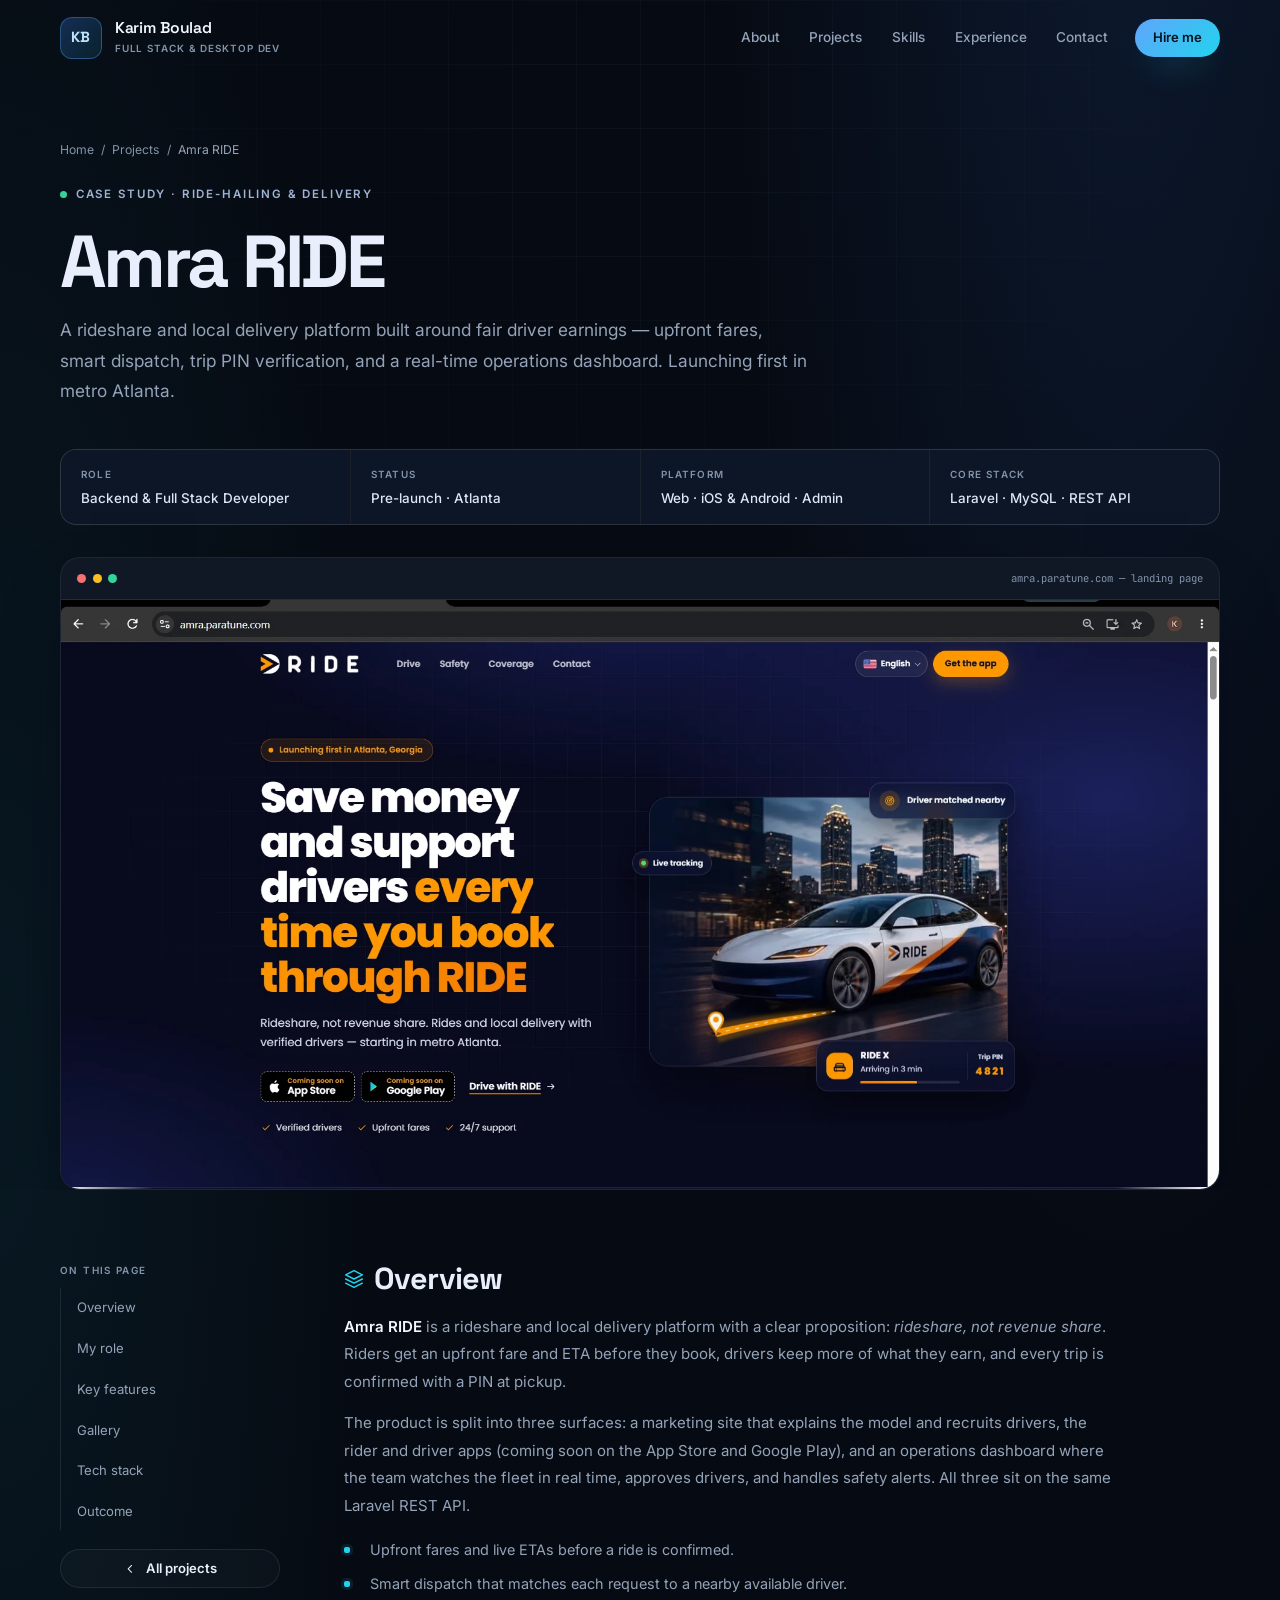
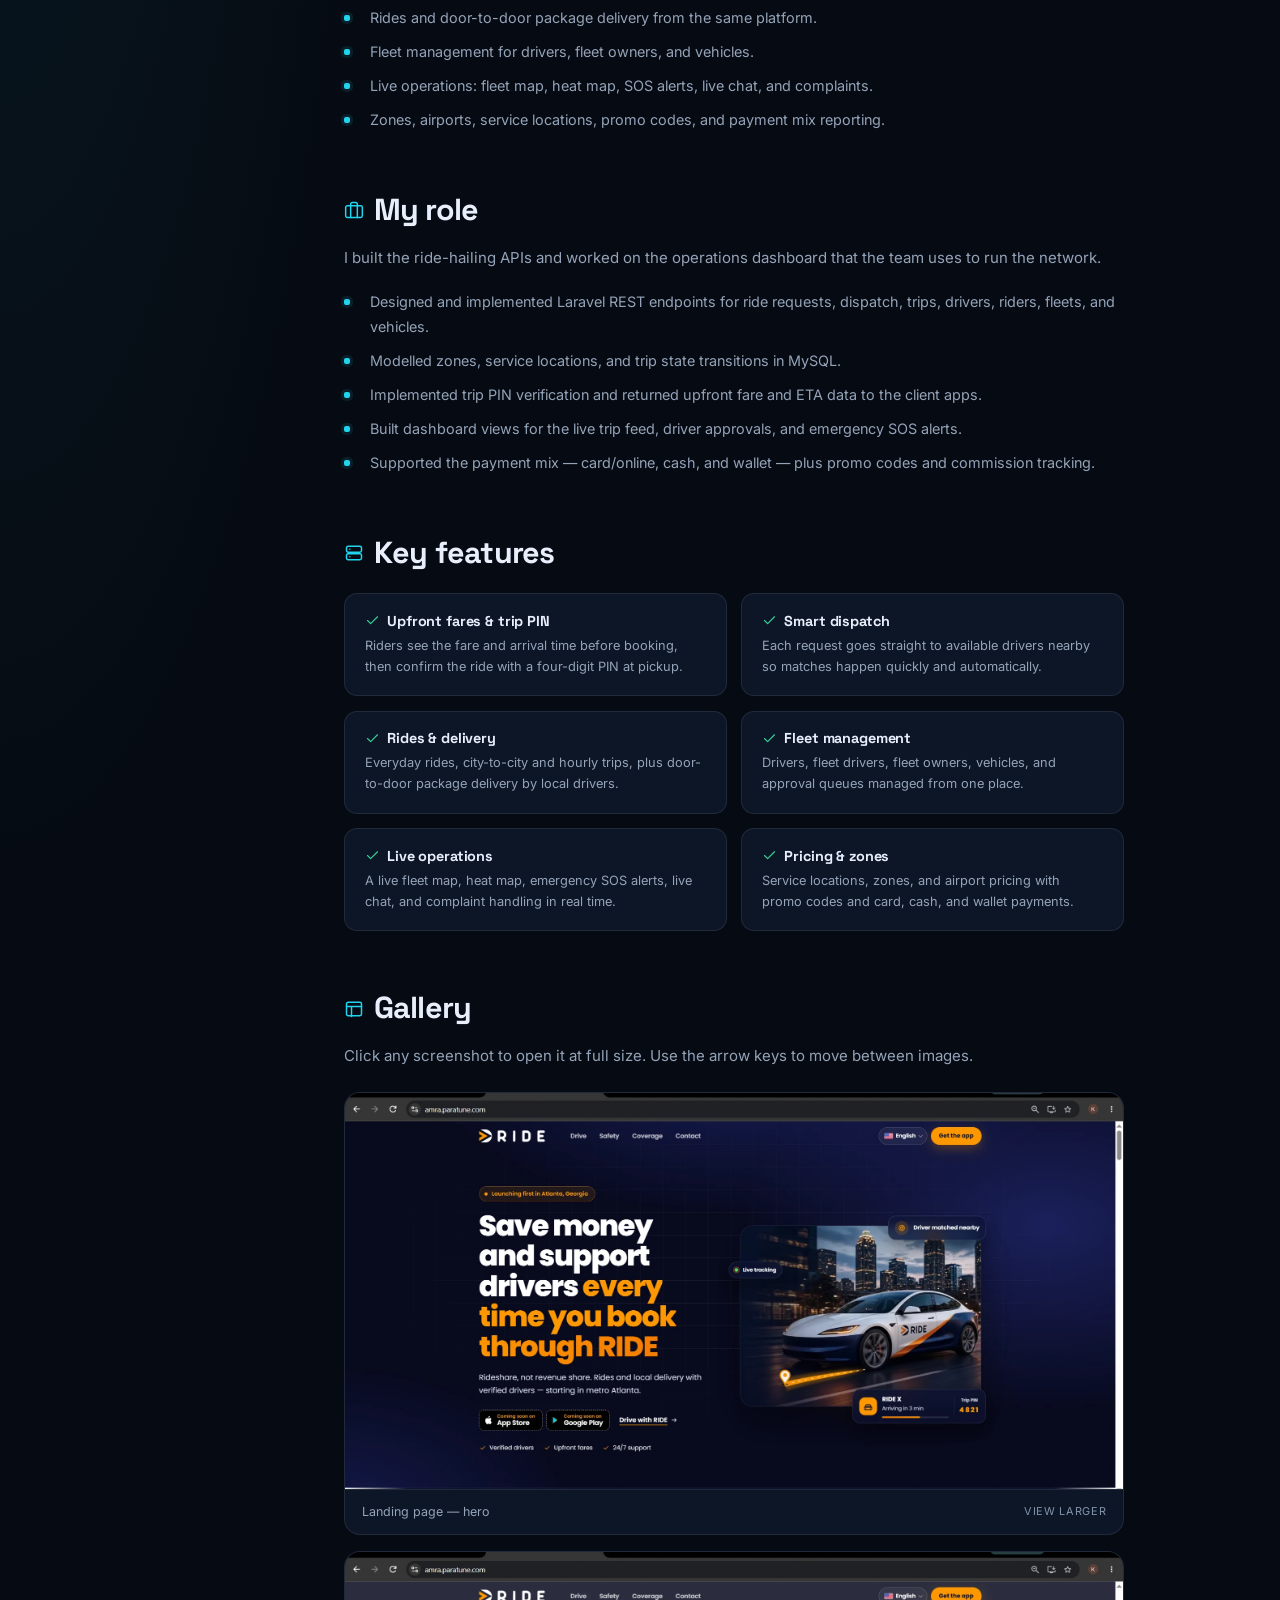
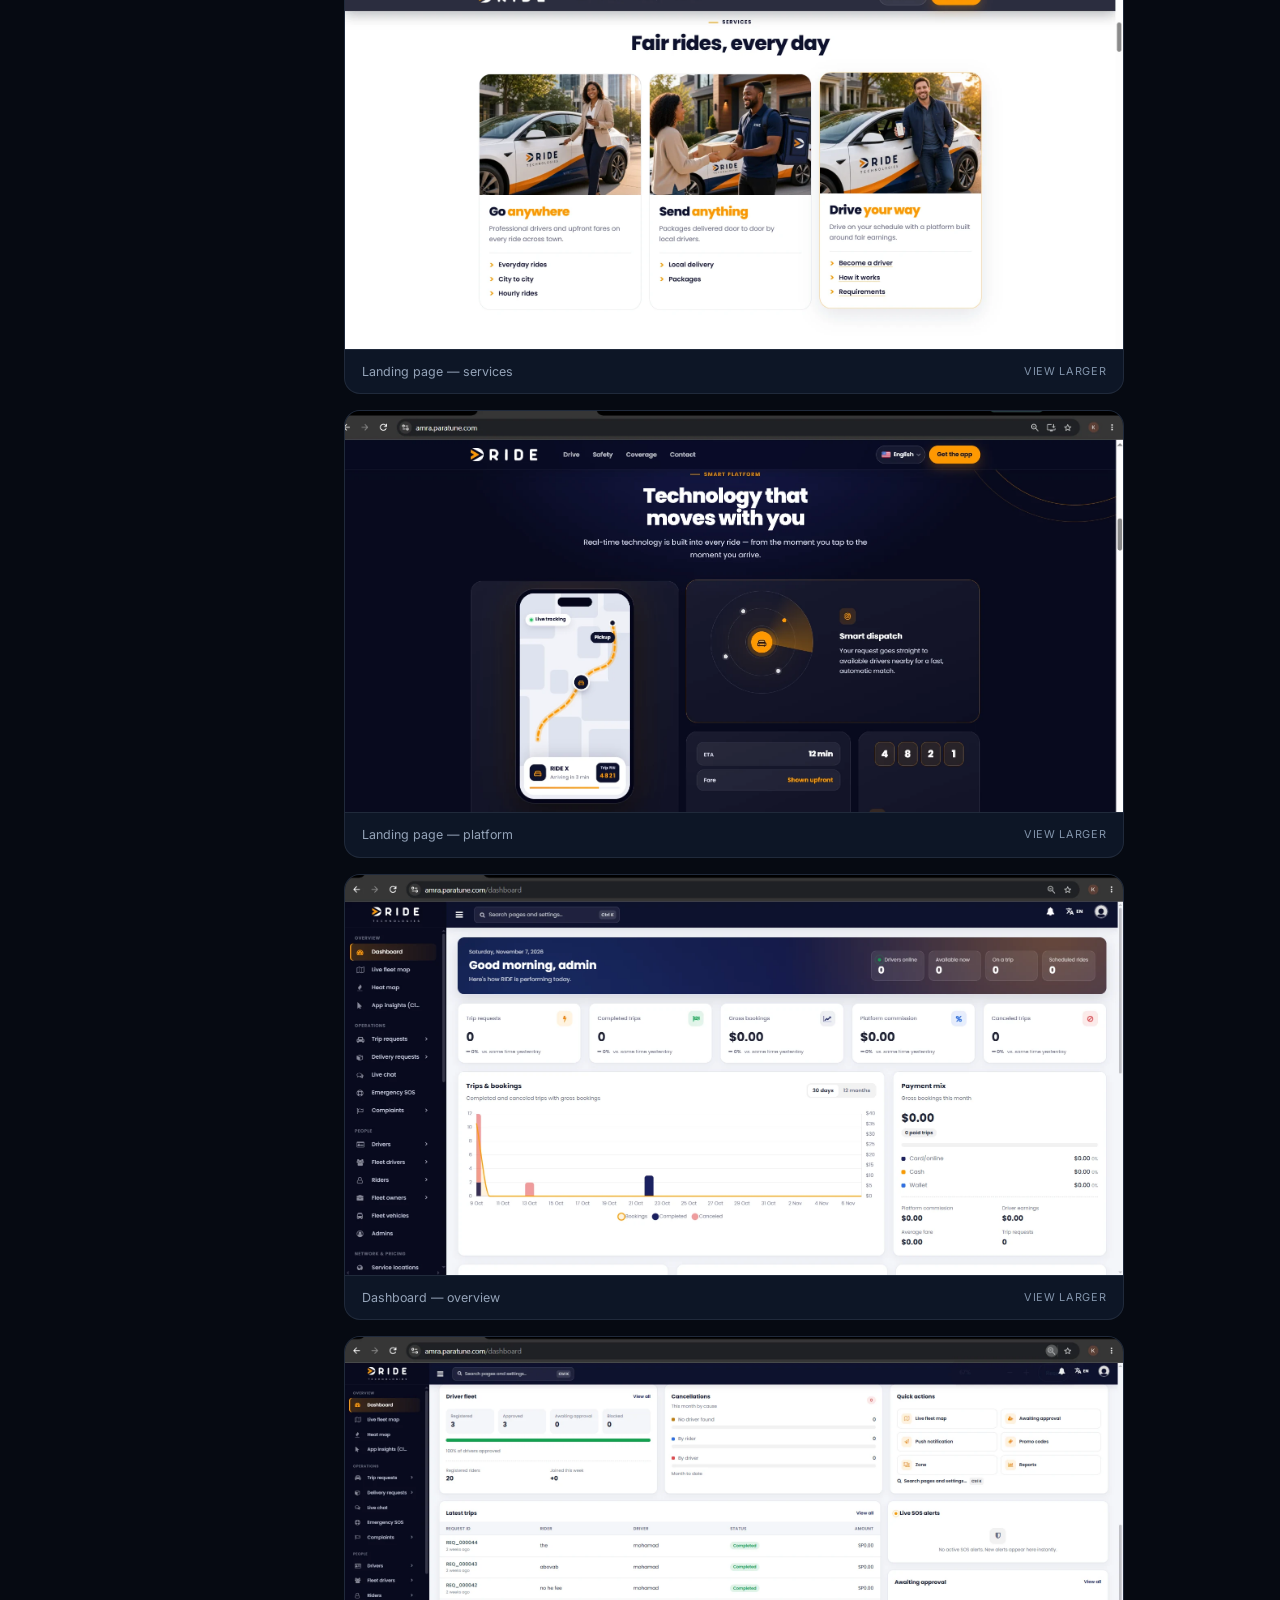
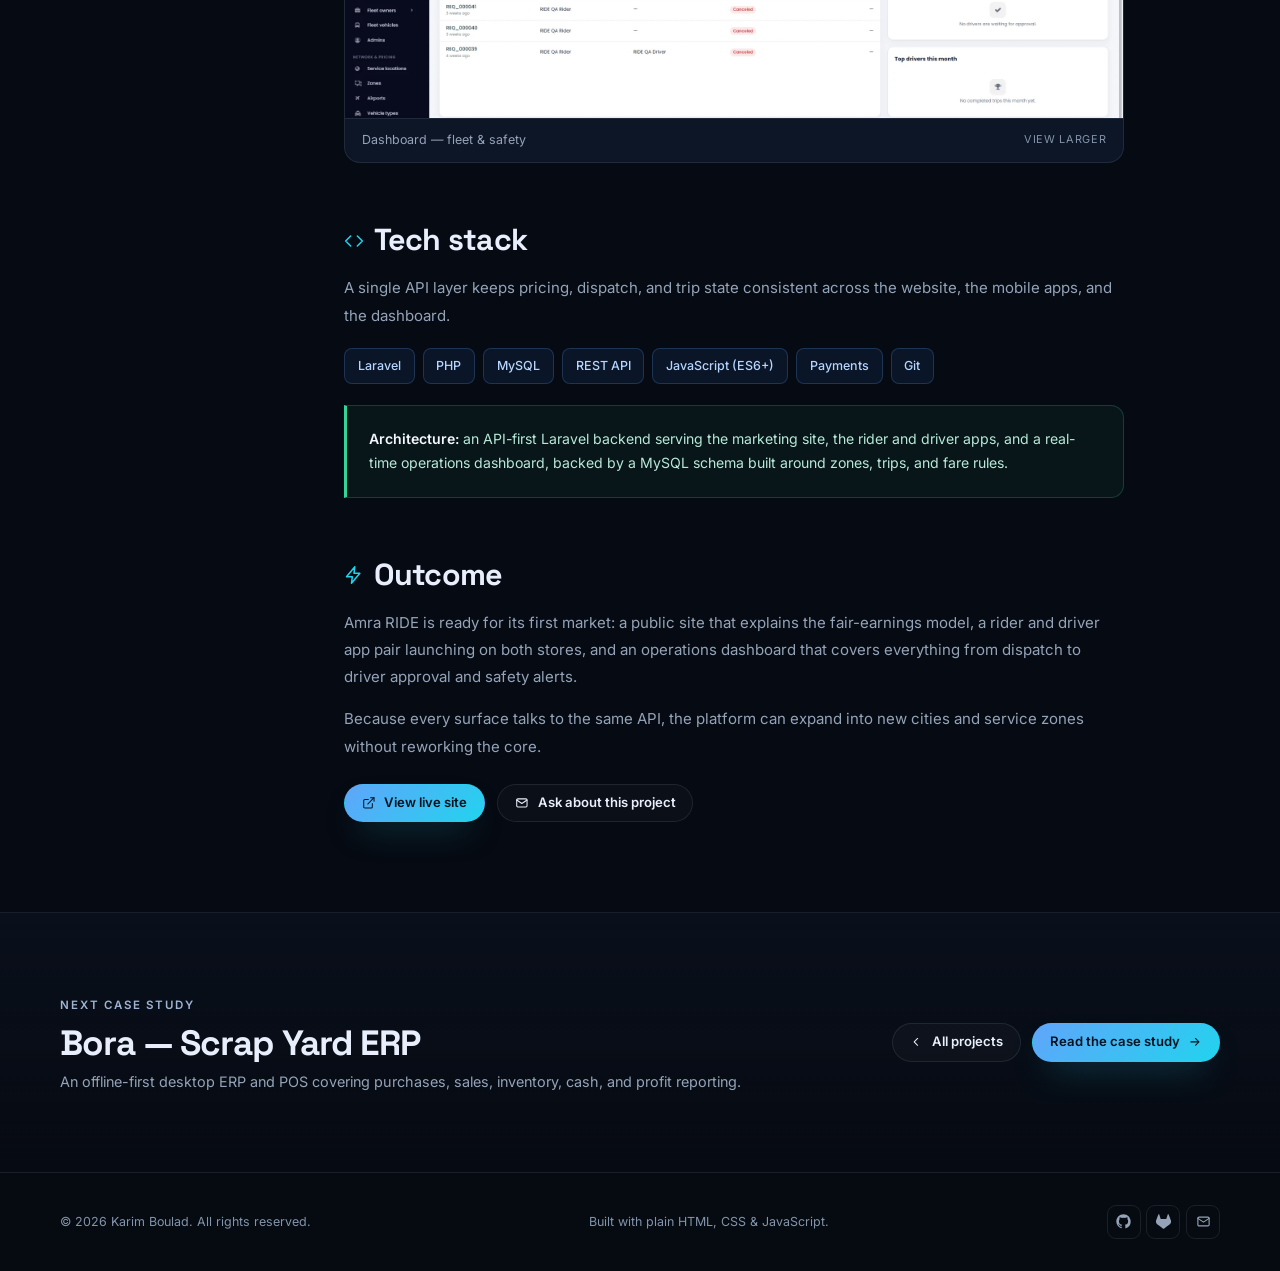
==== projects/amra-ride.html @ 79e45545 "Add portfolio site with project case studies and live-site links" ====
<!DOCTYPE html>
<html lang="en">
<head>
    <meta charset="UTF-8">
    <meta name="viewport" content="width=device-width, initial-scale=1.0">
    <title>Amra RIDE — Case Study | Karim Boulad</title>
    <meta name="description" content="Case study: Amra RIDE, a rideshare and local delivery platform launching in metro Atlanta — upfront fares, smart dispatch, trip PIN verification, and a real-time operations dashboard powered by Laravel APIs.">
    <meta name="author" content="Karim Boulad">
    <meta name="theme-color" content="#060a12">

    <meta property="og:type" content="article">
    <meta property="og:title" content="Amra RIDE — Case Study | Karim Boulad">
    <meta property="og:description" content="A rideshare and local delivery platform built with Laravel, MySQL, and REST APIs.">

    <link rel="icon" href="data:image/svg+xml,%3Csvg xmlns='http://www.w3.org/2000/svg' viewBox='0 0 64 64'%3E%3Crect width='64' height='64' rx='14' fill='%230b1220'/%3E%3Ctext x='32' y='42' font-family='Arial,sans-serif' font-size='26' font-weight='700' text-anchor='middle' fill='%2360a5fa'%3EKB%3C/text%3E%3C/svg%3E">

    <link rel="preconnect" href="https://fonts.googleapis.com">
    <link rel="preconnect" href="https://fonts.gstatic.com" crossorigin>
    <link href="https://fonts.googleapis.com/css2?family=Inter:wght@400;500;600;700&family=Space+Grotesk:wght@500;600;700&family=JetBrains+Mono:wght@400;500&display=swap" rel="stylesheet">

    <link rel="stylesheet" href="../assets/css/style.css">

    <script>document.documentElement.classList.add("js");</script>
</head>
<body>

    <svg class="svg-sprite" aria-hidden="true" xmlns="http://www.w3.org/2000/svg">
        <symbol id="i-github" viewBox="0 0 24 24"><path d="M12 .5C5.65.5.5 5.65.5 12c0 5.09 3.29 9.4 7.86 10.93.58.1.79-.25.79-.56 0-.27-.01-1.17-.02-2.12-3.2.7-3.88-1.36-3.88-1.36-.52-1.33-1.28-1.68-1.28-1.68-1.05-.72.08-.7.08-.7 1.16.08 1.77 1.19 1.77 1.19 1.03 1.77 2.7 1.26 3.36.96.1-.75.4-1.26.73-1.55-2.55-.29-5.24-1.28-5.24-5.68 0-1.26.45-2.29 1.19-3.1-.12-.29-.52-1.46.11-3.05 0 0 .97-.31 3.18 1.18a11.1 11.1 0 0 1 5.8 0c2.2-1.49 3.17-1.18 3.17-1.18.63 1.59.23 2.76.11 3.05.74.81 1.19 1.84 1.19 3.1 0 4.41-2.69 5.38-5.25 5.67.41.36.78 1.06.78 2.14 0 1.55-.01 2.8-.01 3.18 0 .31.21.67.8.56A11.5 11.5 0 0 0 23.5 12C23.5 5.65 18.35.5 12 .5Z"/></symbol>
        <symbol id="i-gitlab" viewBox="0 0 24 24"><path d="M23.6 9.6l-.03-.08-3.28-8.57a.85.85 0 0 0-.34-.41.88.88 0 0 0-1 .05.88.88 0 0 0-.29.45l-2.22 6.8H7.56L5.34 1.04a.86.86 0 0 0-.29-.45.88.88 0 0 0-1-.05.86.86 0 0 0-.34.41L.43 9.52l-.04.08a6.09 6.09 0 0 0 2.02 7.04l.01.01.03.02 5 3.74 2.47 1.87 1.51 1.14a1.01 1.01 0 0 0 1.22 0l1.51-1.14 2.47-1.87 5.03-3.76.01-.01a6.09 6.09 0 0 0 2.02-7.04Z"/></symbol>
        <symbol id="i-mail" viewBox="0 0 24 24"><rect x="3" y="5" width="18" height="14" rx="2"/><path d="m3 7 9 6 9-6"/></symbol>
        <symbol id="i-phone" viewBox="0 0 24 24"><path d="M22 16.92v3a2 2 0 0 1-2.18 2 19.79 19.79 0 0 1-8.63-3.07 19.5 19.5 0 0 1-6-6A19.79 19.79 0 0 1 2.12 4.18 2 2 0 0 1 4.11 2h3a2 2 0 0 1 2 1.72c.13.96.36 1.9.7 2.81a2 2 0 0 1-.45 2.11L8.09 9.91a16 16 0 0 0 6 6l1.27-1.27a2 2 0 0 1 2.11-.45c.91.34 1.85.57 2.81.7A2 2 0 0 1 22 16.92Z"/></symbol>
        <symbol id="i-pin" viewBox="0 0 24 24"><path d="M20 10c0 6-8 12-8 12s-8-6-8-12a8 8 0 0 1 16 0Z"/><circle cx="12" cy="10" r="3"/></symbol>
        <symbol id="i-arrow-right" viewBox="0 0 24 24"><path d="M5 12h14M13 6l6 6-6 6"/></symbol>
        <symbol id="i-external" viewBox="0 0 24 24"><path d="M15 3h6v6"/><path d="M10 14 21 3"/><path d="M18 13v6a2 2 0 0 1-2 2H5a2 2 0 0 1-2-2V8a2 2 0 0 1 2-2h6"/></symbol>
        <symbol id="i-server" viewBox="0 0 24 24"><rect x="3" y="4" width="18" height="7" rx="2"/><rect x="3" y="13" width="18" height="7" rx="2"/><path d="M7 7.5h.01M7 16.5h.01"/></symbol>
        <symbol id="i-layout" viewBox="0 0 24 24"><rect x="3" y="4" width="18" height="16" rx="2"/><path d="M3 9h18M9 21V9"/></symbol>
        <symbol id="i-database" viewBox="0 0 24 24"><ellipse cx="12" cy="5" rx="9" ry="3"/><path d="M3 5v14c0 1.66 4.03 3 9 3s9-1.34 9-3V5"/><path d="M3 12c0 1.66 4.03 3 9 3s9-1.34 9-3"/></symbol>
        <symbol id="i-tools" viewBox="0 0 24 24"><path d="M14.7 6.3a1 1 0 0 0 0 1.4l1.6 1.6a1 1 0 0 0 1.4 0l3.77-3.77a6 6 0 0 1-7.94 7.94l-6.91 6.91a2.12 2.12 0 0 1-3-3l6.91-6.91a6 6 0 0 1 7.94-7.94l-3.76 3.76Z"/></symbol>
        <symbol id="i-briefcase" viewBox="0 0 24 24"><rect x="2" y="7" width="20" height="14" rx="2"/><path d="M16 21V5a2 2 0 0 0-2-2h-4a2 2 0 0 0-2 2v16"/></symbol>
        <symbol id="i-graduation" viewBox="0 0 24 24"><path d="M22 10 12 5 2 10l10 5 10-5Z"/><path d="M6 12v5c0 1.5 2.7 3 6 3s6-1.5 6-3v-5"/></symbol>
        <symbol id="i-copy" viewBox="0 0 24 24"><rect x="9" y="9" width="12" height="12" rx="2"/><path d="M5 15H4a2 2 0 0 1-2-2V4a2 2 0 0 1 2-2h9a2 2 0 0 1 2 2v1"/></symbol>
        <symbol id="i-arrow-up" viewBox="0 0 24 24"><path d="M12 19V5M5 12l7-7 7 7"/></symbol>
        <symbol id="i-chevron-left" viewBox="0 0 24 24"><path d="m15 18-6-6 6-6"/></symbol>
        <symbol id="i-chevron-right" viewBox="0 0 24 24"><path d="m9 18 6-6-6-6"/></symbol>
        <symbol id="i-close" viewBox="0 0 24 24"><path d="M18 6 6 18M6 6l12 12"/></symbol>
        <symbol id="i-check" viewBox="0 0 24 24"><path d="M20 6 9 17l-5-5"/></symbol>
        <symbol id="i-code" viewBox="0 0 24 24"><path d="m16 18 6-6-6-6M8 6l-6 6 6 6"/></symbol>
        <symbol id="i-layers" viewBox="0 0 24 24"><path d="m12 2 10 5-10 5L2 7l10-5Z"/><path d="m2 12 10 5 10-5"/><path d="m2 17 10 5 10-5"/></symbol>
        <symbol id="i-spark" viewBox="0 0 24 24"><path d="M13 2 3 14h7l-1 8 10-12h-7l1-8Z"/></symbol>
    </svg>

    <a class="skip-link" href="#main">Skip to content</a>

    <header class="site-header" id="site-header">
        <div class="container header-inner">
            <a class="brand" href="../index.html">
                <span class="brand-mark">KB</span>
                <span class="brand-text">
                    <strong>Karim Boulad</strong>
                    <small>Full Stack &amp; Desktop Dev</small>
                </span>
            </a>

            <nav class="nav" id="primary-nav" aria-label="Primary navigation">
                <a href="../index.html#about">About</a>
                <a href="../index.html#projects">Projects</a>
                <a href="../index.html#skills">Skills</a>
                <a href="../index.html#experience">Experience</a>
                <a href="../index.html#contact">Contact</a>
                <a class="btn btn-primary btn-sm nav-cta" href="mailto:karim.boulad.dev@gmail.com">Hire me</a>
            </nav>

            <button class="nav-toggle" id="nav-toggle" type="button" aria-label="Open menu" aria-controls="primary-nav" aria-expanded="false">
                <span></span><span></span><span></span>
            </button>
        </div>
    </header>

    <main id="main">

        <section class="case-hero">
            <div class="container">
                <nav class="breadcrumbs" aria-label="Breadcrumb">
                    <a href="../index.html">Home</a>
                    <span aria-hidden="true">/</span>
                    <a href="../index.html#projects">Projects</a>
                    <span aria-hidden="true">/</span>
                    <span aria-current="page">Amra RIDE</span>
                </nav>

                <span class="eyebrow"><span class="status-dot"></span> Case study · Ride-hailing &amp; delivery</span>

                <h1 class="case-title">Amra RIDE</h1>

                <p class="case-lead">
                    A rideshare and local delivery platform built around fair driver earnings — upfront fares, smart
                    dispatch, trip PIN verification, and a real-time operations dashboard. Launching first in metro
                    Atlanta.
                </p>

                <dl class="case-meta">
                    <div>
                        <dt>Role</dt>
                        <dd>Backend &amp; Full Stack Developer</dd>
                    </div>
                    <div>
                        <dt>Status</dt>
                        <dd>Pre-launch · Atlanta</dd>
                    </div>
                    <div>
                        <dt>Platform</dt>
                        <dd>Web · iOS &amp; Android · Admin</dd>
                    </div>
                    <div>
                        <dt>Core stack</dt>
                        <dd>Laravel · MySQL · REST API</dd>
                    </div>
                </dl>

                <figure class="cover-frame">
                    <div class="cover-bar">
                        <span></span><span></span><span></span>
                        <p>amra.paratune.com — landing page</p>
                    </div>
                    <img src="../assets/imgs/amra-landing-page.webp" alt="Amra RIDE landing page with the headline Save money and support drivers, and a phone showing a RIDE X trip with PIN 4821" width="1920" height="977" fetchpriority="high">
                </figure>
            </div>
        </section>

        <div class="container">
            <div class="case-layout">
                <aside class="case-aside">
                    <span class="case-aside-label">On this page</span>
                    <nav class="case-nav" aria-label="Case study sections">
                        <a href="#overview">Overview</a>
                        <a href="#role">My role</a>
                        <a href="#features">Key features</a>
                        <a href="#gallery">Gallery</a>
                        <a href="#stack">Tech stack</a>
                        <a href="#outcome">Outcome</a>
                    </nav>
                    <a class="btn btn-ghost btn-sm" href="../index.html#projects">
                        <svg class="icon" aria-hidden="true"><use href="#i-chevron-left"></use></svg>
                        All projects
                    </a>
                </aside>

                <div class="case-content">
                    <section class="case-section" id="overview">
                        <h2><svg class="icon" aria-hidden="true"><use href="#i-layers"></use></svg> Overview</h2>
                        <p>
                            <strong>Amra RIDE</strong> is a rideshare and local delivery platform with a clear
                            proposition: <em>rideshare, not revenue share</em>. Riders get an upfront fare and ETA before
                            they book, drivers keep more of what they earn, and every trip is confirmed with a PIN at
                            pickup.
                        </p>
                        <p>
                            The product is split into three surfaces: a marketing site that explains the model and
                            recruits drivers, the rider and driver apps (coming soon on the App Store and Google Play),
                            and an operations dashboard where the team watches the fleet in real time, approves drivers,
                            and handles safety alerts. All three sit on the same Laravel REST API.
                        </p>
                        <ul class="case-list">
                            <li>Upfront fares and live ETAs before a ride is confirmed.</li>
                            <li>Smart dispatch that matches each request to a nearby available driver.</li>
                            <li>Rides and door-to-door package delivery from the same platform.</li>
                            <li>Fleet management for drivers, fleet owners, and vehicles.</li>
                            <li>Live operations: fleet map, heat map, SOS alerts, live chat, and complaints.</li>
                            <li>Zones, airports, service locations, promo codes, and payment mix reporting.</li>
                        </ul>
                    </section>

                    <section class="case-section" id="role">
                        <h2><svg class="icon" aria-hidden="true"><use href="#i-briefcase"></use></svg> My role</h2>
                        <p>
                            I built the ride-hailing APIs and worked on the operations dashboard that the team uses to run
                            the network.
                        </p>
                        <ul class="case-list">
                            <li>Designed and implemented Laravel REST endpoints for ride requests, dispatch, trips, drivers, riders, fleets, and vehicles.</li>
                            <li>Modelled zones, service locations, and trip state transitions in MySQL.</li>
                            <li>Implemented trip PIN verification and returned upfront fare and ETA data to the client apps.</li>
                            <li>Built dashboard views for the live trip feed, driver approvals, and emergency SOS alerts.</li>
                            <li>Supported the payment mix — card/online, cash, and wallet — plus promo codes and commission tracking.</li>
                        </ul>
                    </section>

                    <section class="case-section" id="features">
                        <h2><svg class="icon" aria-hidden="true"><use href="#i-server"></use></svg> Key features</h2>
                        <div class="case-features">
                            <article class="case-feature">
                                <h3><svg class="icon" aria-hidden="true"><use href="#i-check"></use></svg> Upfront fares &amp; trip PIN</h3>
                                <p>Riders see the fare and arrival time before booking, then confirm the ride with a four-digit PIN at pickup.</p>
                            </article>
                            <article class="case-feature">
                                <h3><svg class="icon" aria-hidden="true"><use href="#i-check"></use></svg> Smart dispatch</h3>
                                <p>Each request goes straight to available drivers nearby so matches happen quickly and automatically.</p>
                            </article>
                            <article class="case-feature">
                                <h3><svg class="icon" aria-hidden="true"><use href="#i-check"></use></svg> Rides &amp; delivery</h3>
                                <p>Everyday rides, city-to-city and hourly trips, plus door-to-door package delivery by local drivers.</p>
                            </article>
                            <article class="case-feature">
                                <h3><svg class="icon" aria-hidden="true"><use href="#i-check"></use></svg> Fleet management</h3>
                                <p>Drivers, fleet drivers, fleet owners, vehicles, and approval queues managed from one place.</p>
                            </article>
                            <article class="case-feature">
                                <h3><svg class="icon" aria-hidden="true"><use href="#i-check"></use></svg> Live operations</h3>
                                <p>A live fleet map, heat map, emergency SOS alerts, live chat, and complaint handling in real time.</p>
                            </article>
                            <article class="case-feature">
                                <h3><svg class="icon" aria-hidden="true"><use href="#i-check"></use></svg> Pricing &amp; zones</h3>
                                <p>Service locations, zones, and airport pricing with promo codes and card, cash, and wallet payments.</p>
                            </article>
                        </div>
                    </section>

                    <section class="case-section" id="gallery">
                        <h2><svg class="icon" aria-hidden="true"><use href="#i-layout"></use></svg> Gallery</h2>
                        <p>Click any screenshot to open it at full size. Use the arrow keys to move between images.</p>

                        <div class="case-gallery">
                            <button class="gallery-item" type="button"
                                    data-lightbox
                                    data-full="../assets/imgs/amra-landing-page.webp"
                                    data-caption="Landing page — the fair-earnings pitch, upcoming app stores, and a live ride card with trip PIN.">
                                <span class="gallery-thumb">
                                    <img src="../assets/imgs/amra-landing-page.webp" alt="Amra RIDE landing page hero with the RIDE X app preview" width="1920" height="977" loading="lazy" decoding="async">
                                </span>
                                <span class="gallery-caption">
                                    <span>Landing page — hero</span>
                                    <span>View larger</span>
                                </span>
                            </button>

                            <button class="gallery-item" type="button"
                                    data-lightbox
                                    data-full="../assets/imgs/amra-landing-page-1.webp"
                                    data-caption="Services — everyday, city-to-city, and hourly rides, package delivery, and driver sign-up.">
                                <span class="gallery-thumb">
                                    <img src="../assets/imgs/amra-landing-page-1.webp" alt="Amra RIDE services section showing rides, delivery, and driving options" width="1920" height="980" loading="lazy" decoding="async">
                                </span>
                                <span class="gallery-caption">
                                    <span>Landing page — services</span>
                                    <span>View larger</span>
                                </span>
                            </button>

                            <button class="gallery-item" type="button"
                                    data-lightbox
                                    data-full="../assets/imgs/amra-landing-page-2.webp"
                                    data-caption="Smart platform — real-time dispatch, live ETA, and the fare shown upfront.">
                                <span class="gallery-thumb">
                                    <img src="../assets/imgs/amra-landing-page-2.webp" alt="Amra RIDE smart platform section showing dispatch, ETA, and fare" width="1893" height="975" loading="lazy" decoding="async">
                                </span>
                                <span class="gallery-caption">
                                    <span>Landing page — platform</span>
                                    <span>View larger</span>
                                </span>
                            </button>

                            <button class="gallery-item" type="button"
                                    data-lightbox
                                    data-full="../assets/imgs/amra-dashboard-1.webp"
                                    data-caption="Operations dashboard — trip requests, drivers online, completed and canceled trips, gross, commission, and payment mix.">
                                <span class="gallery-thumb">
                                    <img src="../assets/imgs/amra-dashboard-1.webp" alt="Amra RIDE operations dashboard with trip, driver, earnings, and payment metrics" width="1920" height="987" loading="lazy" decoding="async">
                                </span>
                                <span class="gallery-caption">
                                    <span>Dashboard — overview</span>
                                    <span>View larger</span>
                                </span>
                            </button>

                            <button class="gallery-item" type="button"
                                    data-lightbox
                                    data-full="../assets/imgs/amra-dashboard-2.webp"
                                    data-caption="Fleet and safety — driver approvals, the latest trips feed, quick actions, and SOS alerts.">
                                <span class="gallery-thumb">
                                    <img src="../assets/imgs/amra-dashboard-2.webp" alt="Amra RIDE dashboard showing driver approvals, latest trips, and SOS alerts" width="1920" height="938" loading="lazy" decoding="async">
                                </span>
                                <span class="gallery-caption">
                                    <span>Dashboard — fleet &amp; safety</span>
                                    <span>View larger</span>
                                </span>
                            </button>
                        </div>
                    </section>

                    <section class="case-section" id="stack">
                        <h2><svg class="icon" aria-hidden="true"><use href="#i-code"></use></svg> Tech stack</h2>
                        <p>A single API layer keeps pricing, dispatch, and trip state consistent across the website, the mobile apps, and the dashboard.</p>
                        <ul class="case-stack">
                            <li>Laravel</li>
                            <li>PHP</li>
                            <li>MySQL</li>
                            <li>REST API</li>
                            <li>JavaScript (ES6+)</li>
                            <li>Payments</li>
                            <li>Git</li>
                        </ul>

                        <div class="case-callout">
                            <p>
                                <strong>Architecture:</strong> an API-first Laravel backend serving the marketing site,
                                the rider and driver apps, and a real-time operations dashboard, backed by a MySQL schema
                                built around zones, trips, and fare rules.
                            </p>
                        </div>
                    </section>

                    <section class="case-section" id="outcome">
                        <h2><svg class="icon" aria-hidden="true"><use href="#i-spark"></use></svg> Outcome</h2>
                        <p>
                            Amra RIDE is ready for its first market: a public site that explains the fair-earnings model,
                            a rider and driver app pair launching on both stores, and an operations dashboard that covers
                            everything from dispatch to driver approval and safety alerts.
                        </p>
                        <p>
                            Because every surface talks to the same API, the platform can expand into new cities and
                            service zones without reworking the core.
                        </p>

                        <div class="case-actions">
                            <a class="btn btn-primary btn-sm" href="https://amra.paratune.com" target="_blank" rel="noopener">
                                <svg class="icon" aria-hidden="true"><use href="#i-external"></use></svg>
                                View live site
                            </a>
                            <a class="btn btn-ghost btn-sm" href="mailto:karim.boulad.dev@gmail.com">
                                <svg class="icon" aria-hidden="true"><use href="#i-mail"></use></svg>
                                Ask about this project
                            </a>
                        </div>
                    </section>
                </div>
            </div>
        </div>

        <section class="next-case">
            <div class="container next-case-inner">
                <div>
                    <span class="eyebrow">Next case study</span>
                    <h2>Bora — Scrap Yard ERP</h2>
                    <p>An offline-first desktop ERP and POS covering purchases, sales, inventory, cash, and profit reporting.</p>
                </div>
                <div class="next-case-actions">
                    <a class="btn btn-ghost btn-sm" href="../index.html#projects">
                        <svg class="icon" aria-hidden="true"><use href="#i-chevron-left"></use></svg>
                        All projects
                    </a>
                    <a class="btn btn-primary btn-sm" href="bora.html">
                        Read the case study
                        <svg class="icon" aria-hidden="true"><use href="#i-arrow-right"></use></svg>
                    </a>
                </div>
            </div>
        </section>
    </main>

    <footer class="site-footer">
        <div class="container footer-inner">
            <p>© <span data-year>2026</span> Karim Boulad. All rights reserved.</p>
            <p class="footer-note">Built with plain HTML, CSS &amp; JavaScript.</p>
            <div class="footer-links">
                <a href="https://github.com/karim-boulad0" target="_blank" rel="noopener" aria-label="GitHub">
                    <svg class="icon icon-brand" aria-hidden="true"><use href="#i-github"></use></svg>
                </a>
                <a href="https://gitlab.com/karim-boulad0" target="_blank" rel="noopener" aria-label="GitLab">
                    <svg class="icon icon-brand" aria-hidden="true"><use href="#i-gitlab"></use></svg>
                </a>
                <a href="mailto:karim.boulad.dev@gmail.com" aria-label="Email">
                    <svg class="icon" aria-hidden="true"><use href="#i-mail"></use></svg>
                </a>
            </div>
        </div>
    </footer>

    <button class="to-top" id="to-top" type="button" aria-label="Back to top">
        <svg class="icon" aria-hidden="true"><use href="#i-arrow-up"></use></svg>
    </button>

    <!-- Lightbox -->
    <div class="lightbox" id="lightbox" role="dialog" aria-modal="true" aria-label="Image viewer" aria-hidden="true">
        <button class="lb-close" id="lb-close" type="button" aria-label="Close image viewer">
            <svg class="icon" aria-hidden="true"><use href="#i-close"></use></svg>
        </button>
        <button class="lb-prev" id="lb-prev" type="button" aria-label="Previous image">
            <svg class="icon" aria-hidden="true"><use href="#i-chevron-left"></use></svg>
        </button>
        <figure>
            <img id="lb-image" src="[data-uri]" alt="">
            <figcaption id="lb-caption"></figcaption>
        </figure>
        <button class="lb-next" id="lb-next" type="button" aria-label="Next image">
            <svg class="icon" aria-hidden="true"><use href="#i-chevron-right"></use></svg>
        </button>
    </div>

    <script src="../assets/js/main.js" defer></script>
</body>
</html>
---- assets/css/style.css ----
/* ==========================================================================
   Karim Boulad — Portfolio stylesheet
   Plain CSS. No frameworks.
   ========================================================================== */

/* ---------- Design tokens ---------- */
:root {
    --bg: #060a12;
    --bg-soft: #090f1b;
    --surface: #0d1626;
    --surface-2: #121e33;
    --surface-3: #17253d;
    --border: rgba(148, 163, 184, 0.14);
    --border-strong: rgba(148, 163, 184, 0.24);
    --text: #e8eefb;
    --muted: #94a3b8;
    --muted-2: #8294ab;
    --accent: #3b82f6;
    --accent-light: #60a5fa;
    --accent-2: #22d3ee;
    --accent-3: #34d399;
    --accent-4: #a78bfa;
    --gradient: linear-gradient(135deg, #60a5fa 0%, #22d3ee 55%, #34d399 100%);
    --radius: 22px;
    --radius-md: 16px;
    --radius-sm: 12px;
    --header-h: 76px;
    --container: 1160px;
    --shadow: 0 30px 70px -30px rgba(2, 6, 23, 0.85);
    --font-display: "Space Grotesk", "Segoe UI", system-ui, sans-serif;
    --font-body: "Inter", "Segoe UI", system-ui, -apple-system, sans-serif;
    --font-mono: "JetBrains Mono", "Cascadia Code", Consolas, monospace;
}

/* ---------- Reset & base ---------- */
*,
*::before,
*::after {
    box-sizing: border-box;
}

* {
    margin: 0;
}

html {
    scroll-behavior: smooth;
    -webkit-text-size-adjust: 100%;
}

body {
    min-height: 100vh;
    background:
        radial-gradient(ellipse 55% 45% at 88% -5%, rgba(59, 130, 246, 0.13), transparent 60%),
        radial-gradient(ellipse 50% 40% at 0% 18%, rgba(34, 211, 238, 0.07), transparent 62%),
        var(--bg);
    color: var(--text);
    font-family: var(--font-body);
    font-size: 1rem;
    line-height: 1.7;
    -webkit-font-smoothing: antialiased;
    text-rendering: optimizeLegibility;
    overflow-x: hidden;
}

body.nav-open,
body.lightbox-open {
    overflow: hidden;
}

img,
svg {
    display: block;
    max-width: 100%;
}

img {
    height: auto;
}

a {
    color: inherit;
    text-decoration: none;
}

ul,
ol {
    list-style: none;
    padding: 0;
}

button {
    font: inherit;
    color: inherit;
    background: none;
    border: 0;
    cursor: pointer;
}

h1,
h2,
h3,
h4 {
    font-family: var(--font-display);
    font-weight: 700;
    line-height: 1.15;
    letter-spacing: -0.025em;
    text-wrap: balance;
}

p {
    text-wrap: pretty;
}

strong {
    color: #f3f7ff;
    font-weight: 600;
}

::selection {
    background: rgba(34, 211, 238, 0.3);
    color: #ffffff;
}

:focus-visible {
    outline: 2px solid var(--accent-2);
    outline-offset: 3px;
    border-radius: 4px;
}

::-webkit-scrollbar {
    width: 10px;
    height: 10px;
}

::-webkit-scrollbar-track {
    background: #060a12;
}

::-webkit-scrollbar-thumb {
    background: #1e293b;
    border: 2px solid #060a12;
    border-radius: 999px;
}

::-webkit-scrollbar-thumb:hover {
    background: #334155;
}

/* ---------- Helpers ---------- */
.container {
    width: min(var(--container), calc(100% - 3rem));
    margin-inline: auto;
}

.svg-sprite {
    position: absolute;
    width: 0;
    height: 0;
    overflow: hidden;
}

.icon {
    width: 1.05em;
    height: 1.05em;
    flex: none;
    fill: none;
    stroke: currentColor;
    stroke-width: 1.8;
    stroke-linecap: round;
    stroke-linejoin: round;
}

.icon-brand {
    fill: currentColor;
    stroke: none;
}

.skip-link {
    position: fixed;
    top: 0.8rem;
    left: 0.8rem;
    z-index: 300;
    padding: 0.6rem 1rem;
    border-radius: 8px;
    background: var(--accent-2);
    color: #04101c;
    font-size: 0.85rem;
    font-weight: 700;
    transform: translateY(-160%);
    transition: transform 0.2s ease;
}

.skip-link:focus-visible {
    transform: translateY(0);
}

.gradient-text {
    background: var(--gradient);
    -webkit-background-clip: text;
    background-clip: text;
    color: transparent;
}

.eyebrow {
    display: inline-flex;
    align-items: center;
    gap: 0.55rem;
    color: #9fb4d3;
    font-size: 0.72rem;
    font-weight: 600;
    letter-spacing: 0.16em;
    text-transform: uppercase;
}

.status-dot {
    width: 7px;
    height: 7px;
    border-radius: 50%;
    background: var(--accent-3);
    animation: status-pulse 2.2s ease-out infinite;
}

@keyframes status-pulse {
    0% { box-shadow: 0 0 0 0 rgba(52, 211, 153, 0.5); }
    70% { box-shadow: 0 0 0 9px rgba(52, 211, 153, 0); }
    100% { box-shadow: 0 0 0 0 rgba(52, 211, 153, 0); }
}

/* ---------- Buttons ---------- */
.btn {
    display: inline-flex;
    align-items: center;
    justify-content: center;
    gap: 0.55rem;
    padding: 0.85rem 1.35rem;
    border: 1px solid transparent;
    border-radius: 999px;
    font-size: 0.92rem;
    font-weight: 600;
    line-height: 1.2;
    white-space: nowrap;
    transition: transform 0.25s ease, box-shadow 0.25s ease, background 0.25s ease, border-color 0.25s ease, color 0.25s ease;
}

.btn-sm {
    padding: 0.65rem 1.05rem;
    font-size: 0.82rem;
}

.btn-primary {
    background: linear-gradient(135deg, #60a5fa 0%, #22d3ee 100%);
    color: #04121f;
    box-shadow: 0 16px 34px -16px rgba(34, 211, 238, 0.65);
}

.btn-primary:hover {
    transform: translateY(-2px);
    box-shadow: 0 20px 40px -14px rgba(34, 211, 238, 0.75);
}

.btn-ghost {
    background: rgba(255, 255, 255, 0.025);
    border-color: var(--border);
    color: var(--text);
}

.btn-ghost:hover {
    transform: translateY(-2px);
    background: rgba(255, 255, 255, 0.06);
    border-color: var(--border-strong);
}

.btn.is-copied {
    border-color: rgba(52, 211, 153, 0.5);
    color: #6ee7b7;
}

.btn.is-copy-failed {
    border-color: rgba(248, 113, 113, 0.45);
    color: #fca5a5;
}

/* ---------- Tags ---------- */
.tags {
    display: flex;
    flex-wrap: wrap;
    gap: 0.4rem;
}

.tags li {
    display: inline-flex;
    padding: 0.28rem 0.68rem;
    border: 1px solid rgba(96, 165, 250, 0.22);
    border-radius: 999px;
    background: rgba(59, 130, 246, 0.1);
    color: #a8cdff;
    font-size: 0.7rem;
    font-weight: 600;
    letter-spacing: 0.02em;
}

/* ==========================================================================
   Header
   ========================================================================== */
.site-header {
    position: fixed;
    inset: 0 0 auto;
    z-index: 100;
    border-bottom: 1px solid transparent;
    transition: background 0.3s ease, border-color 0.3s ease, box-shadow 0.3s ease;
}

.site-header.is-scrolled {
    background: rgba(6, 10, 18, 0.82);
    -webkit-backdrop-filter: blur(18px);
    backdrop-filter: blur(18px);
    border-color: var(--border);
    box-shadow: 0 18px 40px -30px rgba(0, 0, 0, 0.9);
}

.header-inner {
    display: flex;
    align-items: center;
    justify-content: space-between;
    gap: 2rem;
    height: var(--header-h);
}

.brand {
    display: inline-flex;
    align-items: center;
    gap: 0.8rem;
    flex: none;
}

.brand-mark {
    display: grid;
    place-items: center;
    width: 42px;
    height: 42px;
    border: 1px solid rgba(96, 165, 250, 0.35);
    border-radius: 12px;
    background: linear-gradient(135deg, rgba(59, 130, 246, 0.28), rgba(34, 211, 238, 0.1));
    color: #bfe3ff;
    font-family: var(--font-display);
    font-size: 0.92rem;
    font-weight: 700;
    letter-spacing: 0.04em;
}

.brand-text strong {
    display: block;
    font-family: var(--font-display);
    font-size: 0.98rem;
    font-weight: 600;
    letter-spacing: -0.01em;
    line-height: 1.2;
}

.brand-text small {
    display: block;
    margin-top: 2px;
    color: var(--muted-2);
    font-size: 0.62rem;
    font-weight: 600;
    letter-spacing: 0.09em;
    text-transform: uppercase;
}

.nav {
    display: flex;
    align-items: center;
    gap: 0.25rem;
}

.nav a:not(.btn) {
    position: relative;
    padding: 0.5rem 0.8rem;
    border-radius: 8px;
    color: var(--muted);
    font-size: 0.85rem;
    font-weight: 500;
    transition: color 0.2s ease;
}

.nav a:not(.btn)::after {
    content: "";
    position: absolute;
    right: 0.8rem;
    bottom: 0.22rem;
    left: 0.8rem;
    height: 2px;
    border-radius: 2px;
    background: var(--gradient);
    transform: scaleX(0);
    transform-origin: left;
    transition: transform 0.25s ease;
}

.nav a:not(.btn):hover,
.nav a:not(.btn).is-active {
    color: var(--text);
}

.nav a:not(.btn):hover::after,
.nav a:not(.btn).is-active::after {
    transform: scaleX(1);
}

.nav-cta {
    margin-left: 0.65rem;
    color: #04121f !important;
}

.nav-cta::after {
    display: none;
}

.nav-toggle {
    display: none;
    flex-direction: column;
    align-items: center;
    justify-content: center;
    gap: 5px;
    width: 42px;
    height: 42px;
    flex: none;
    border: 1px solid var(--border);
    border-radius: 10px;
    background: rgba(255, 255, 255, 0.03);
}

.nav-toggle span {
    display: block;
    width: 18px;
    height: 1.5px;
    border-radius: 2px;
    background: var(--text);
    transition: transform 0.25s ease, opacity 0.2s ease;
}

.nav-toggle[aria-expanded="true"] span:nth-child(1) {
    transform: translateY(6.5px) rotate(45deg);
}

.nav-toggle[aria-expanded="true"] span:nth-child(2) {
    opacity: 0;
}

.nav-toggle[aria-expanded="true"] span:nth-child(3) {
    transform: translateY(-6.5px) rotate(-45deg);
}

/* ==========================================================================
   Hero
   ========================================================================== */
.hero {
    position: relative;
    padding: calc(var(--header-h) + clamp(3rem, 7vw, 6rem)) 0 clamp(3rem, 6vw, 5rem);
    overflow: hidden;
}

.hero::before {
    content: "";
    position: absolute;
    inset: 0;
    z-index: -1;
    background-image:
        linear-gradient(to right, rgba(148, 163, 184, 0.055) 1px, transparent 1px),
        linear-gradient(to bottom, rgba(148, 163, 184, 0.055) 1px, transparent 1px);
    background-size: 64px 64px;
    -webkit-mask-image: radial-gradient(ellipse 75% 65% at 50% 28%, #000 10%, transparent 72%);
    mask-image: radial-gradient(ellipse 75% 65% at 50% 28%, #000 10%, transparent 72%);
    pointer-events: none;
}

.hero-grid {
    display: grid;
    grid-template-columns: minmax(0, 1.08fr) minmax(0, 0.92fr);
    align-items: center;
    gap: clamp(2rem, 5vw, 4.5rem);
}

.hero h1 {
    margin: 1.35rem 0 1.4rem;
    color: #f4f8ff;
    font-size: clamp(2.45rem, 5.4vw, 4.55rem);
    line-height: 1.02;
    letter-spacing: -0.045em;
}

.lead {
    max-width: 56ch;
    color: var(--muted);
    font-size: clamp(1rem, 1.25vw, 1.1rem);
    line-height: 1.78;
}

.hero-actions {
    display: flex;
    flex-wrap: wrap;
    gap: 0.8rem;
    margin-top: 2rem;
}

.hero-meta {
    display: flex;
    flex-wrap: wrap;
    gap: 0.5rem 1.4rem;
    margin-top: 2.2rem;
    color: var(--muted-2);
    font-size: 0.8rem;
}

.hero-meta li,
.hero-meta a {
    display: inline-flex;
    align-items: center;
    gap: 0.45rem;
}

.hero-meta a {
    transition: color 0.2s ease;
}

.hero-meta a:hover {
    color: var(--accent-2);
}

.hero-meta .icon {
    width: 14px;
    height: 14px;
    color: var(--muted-2);
}

/* Terminal card */
.hero-card {
    position: relative;
    perspective: 1200px;
}

.hero-card::before {
    content: "";
    position: absolute;
    inset: -14% -8%;
    z-index: -1;
    background: radial-gradient(circle at 58% 42%, rgba(59, 130, 246, 0.3), transparent 62%);
    filter: blur(36px);
    pointer-events: none;
}

.terminal {
    overflow: hidden;
    border: 1px solid var(--border);
    border-radius: 20px;
    background: linear-gradient(160deg, rgba(20, 32, 54, 0.96), rgba(8, 14, 26, 0.99));
    box-shadow: var(--shadow);
    transform: rotate(1.4deg);
    transition: transform 0.45s cubic-bezier(0.2, 0.7, 0.2, 1);
}

.hero-card:hover .terminal {
    transform: rotate(0deg) translateY(-4px);
}

.terminal-bar {
    display: flex;
    align-items: center;
    gap: 0.42rem;
    padding: 0.8rem 1rem;
    border-bottom: 1px solid var(--border);
    background: rgba(255, 255, 255, 0.025);
}

.terminal-bar > span {
    width: 10px;
    height: 10px;
    border-radius: 50%;
}

.terminal-bar > span:nth-child(1) { background: #f87171; }
.terminal-bar > span:nth-child(2) { background: #fbbf24; }
.terminal-bar > span:nth-child(3) { background: #34d399; }

.terminal-bar p {
    margin-left: auto;
    color: var(--muted-2);
    font-family: var(--font-mono);
    font-size: 0.68rem;
}

.terminal-body {
    padding: 1.45rem 1.5rem 1.55rem;
    font-family: var(--font-mono);
    font-size: 0.8rem;
    line-height: 1.95;
}

.t-line {
    color: #dbe7f7;
    margin-top: 0.55rem;
}

.t-line:first-child {
    margin-top: 0;
}

.prompt {
    margin-right: 0.45rem;
    color: var(--accent-3);
}

.t-out {
    padding-left: 1.05rem;
    color: #7dd3fc;
}

.t-ok {
    color: var(--accent-3);
}

.t-tags {
    display: flex;
    flex-wrap: wrap;
    gap: 0.35rem;
    padding-left: 1.05rem;
    margin: 0.2rem 0 0.35rem;
}

.t-tags span {
    padding: 0.1rem 0.45rem;
    border: 1px solid rgba(96, 165, 250, 0.22);
    border-radius: 5px;
    background: rgba(59, 130, 246, 0.1);
    color: #a8cdff;
    font-size: 0.68rem;
    line-height: 1.6;
}

.caret {
    display: inline-block;
    width: 7px;
    height: 14px;
    background: var(--accent-3);
    vertical-align: -2px;
    animation: caret-blink 1.1s steps(1) infinite;
}

@keyframes caret-blink {
    0%, 49% { opacity: 1; }
    50%, 100% { opacity: 0; }
}

/* ==========================================================================
   Stats strip
   ========================================================================== */
.stats {
    border-block: 1px solid var(--border);
    background: rgba(10, 16, 28, 0.55);
}

.stats-grid {
    display: grid;
    grid-template-columns: repeat(4, 1fr);
}

.stat {
    padding: 1.9rem 1.5rem;
    border-left: 1px solid var(--border);
    text-align: center;
}

.stat:first-child {
    border-left: 0;
}

.stat-value {
    background: var(--gradient);
    -webkit-background-clip: text;
    background-clip: text;
    color: transparent;
    font-family: var(--font-display);
    font-size: clamp(1.85rem, 3.3vw, 2.65rem);
    font-weight: 700;
    letter-spacing: -0.04em;
    line-height: 1.1;
}

.stat-suffix {
    color: var(--accent-2);
    -webkit-text-fill-color: var(--accent-2);
}

.stat-label {
    margin-top: 0.3rem;
    color: var(--muted);
    font-size: 0.7rem;
    font-weight: 600;
    letter-spacing: 0.1em;
    text-transform: uppercase;
}

/* ==========================================================================
   Sections
   ========================================================================== */
.section {
    padding: clamp(4.5rem, 8vw, 7rem) 0;
}

section[id] {
    scroll-margin-top: calc(var(--header-h) + 18px);
}

.section-alt {
    border-block: 1px solid var(--border);
    background: linear-gradient(180deg, rgba(13, 22, 38, 0.5), rgba(6, 10, 18, 0));
}

.section-head {
    display: flex;
    align-items: flex-end;
    justify-content: space-between;
    gap: 2rem;
    margin-bottom: clamp(2rem, 4vw, 3rem);
}

.section-head h2 {
    margin-top: 0.55rem;
    font-size: clamp(1.9rem, 3.5vw, 2.8rem);
}

.section-head p {
    max-width: 56ch;
    margin-top: 0.65rem;
    color: var(--muted);
    font-size: 0.94rem;
}

/* ---------- Featured project ---------- */
.featured-project {
    display: grid;
    grid-template-columns: minmax(0, 1.12fr) minmax(0, 1fr);
    overflow: hidden;
    margin-bottom: 1.5rem;
    border: 1px solid var(--border);
    border-radius: var(--radius);
    background: var(--surface);
    box-shadow: var(--shadow);
    transition: border-color 0.3s ease;
}

.featured-project:hover {
    border-color: rgba(96, 165, 250, 0.34);
}

.featured-media {
    position: relative;
    display: block;
    min-height: 390px;
    overflow: hidden;
    background: #0a1220;
}

.featured-media img {
    position: absolute;
    inset: 0;
    width: 100%;
    height: 100%;
    object-fit: cover;
    object-position: top center;
    transition: transform 0.7s cubic-bezier(0.2, 0.7, 0.2, 1);
}

.featured-project:hover .featured-media img {
    transform: scale(1.035);
}

.featured-media::after {
    content: "";
    position: absolute;
    inset: 0;
    background: linear-gradient(90deg, transparent 55%, rgba(13, 22, 38, 0.42) 100%);
    pointer-events: none;
}

.media-badge {
    position: absolute;
    top: 1rem;
    left: 1rem;
    z-index: 2;
    padding: 0.3rem 0.65rem;
    border: 1px solid rgba(255, 255, 255, 0.16);
    border-radius: 999px;
    background: rgba(4, 10, 20, 0.72);
    -webkit-backdrop-filter: blur(8px);
    backdrop-filter: blur(8px);
    color: #d7e8ff;
    font-size: 0.66rem;
    font-weight: 600;
    letter-spacing: 0.06em;
    text-transform: uppercase;
}

.featured-body {
    display: flex;
    flex-direction: column;
    justify-content: center;
    gap: 1rem;
    padding: clamp(1.8rem, 4vw, 3rem);
}

.featured-body h3 {
    font-size: clamp(1.7rem, 3vw, 2.15rem);
}

.featured-body > p {
    color: var(--muted);
    font-size: 0.92rem;
    line-height: 1.75;
}

.featured-actions {
    display: flex;
    flex-wrap: wrap;
    align-items: center;
    gap: 0.9rem;
    margin-top: 0.4rem;
}

.featured-note {
    color: var(--muted-2);
    font-size: 0.75rem;
}

/* ---------- Project cards ---------- */
.project-grid {
    display: grid;
    grid-template-columns: repeat(3, minmax(0, 1fr));
    gap: 1.25rem;
}

.project-card {
    display: flex;
    position: relative;
    flex-direction: column;
    overflow: hidden;
    border: 1px solid var(--border);
    border-radius: var(--radius-md);
    background: var(--surface);
    transition: transform 0.3s ease, border-color 0.3s ease, box-shadow 0.3s ease;
}

.project-card:hover {
    transform: translateY(-6px);
    border-color: rgba(96, 165, 250, 0.34);
    box-shadow: var(--shadow);
}

.project-card:focus-within {
    border-color: rgba(96, 165, 250, 0.55);
    box-shadow: var(--shadow);
}

.project-media {
    position: relative;
    display: flex;
    align-items: center;
    justify-content: center;
    aspect-ratio: 16 / 10;
    overflow: hidden;
    border-bottom: 1px solid var(--border);
}

.project-media::after {
    content: "";
    position: absolute;
    inset: 0;
    background-image:
        linear-gradient(to right, rgba(255, 255, 255, 0.045) 1px, transparent 1px),
        linear-gradient(to bottom, rgba(255, 255, 255, 0.045) 1px, transparent 1px);
    background-size: 34px 34px;
    -webkit-mask-image: radial-gradient(circle at 50% 50%, #000, transparent 78%);
    mask-image: radial-gradient(circle at 50% 50%, #000, transparent 78%);
    pointer-events: none;
}

.media-1 {
    background:
        radial-gradient(circle at 22% 18%, rgba(168, 85, 247, 0.4), transparent 55%),
        linear-gradient(135deg, #231a3c 0%, #0d1423 100%);
}

/* Project card showing a real screenshot instead of a gradient placeholder */
.project-media.has-shot::after {
    display: none;
}

.project-media.has-shot img {
    position: absolute;
    inset: 0;
    width: 100%;
    height: 100%;
    object-fit: cover;
    object-position: top center;
    transition: transform 0.6s cubic-bezier(0.2, 0.7, 0.2, 1);
}

.project-card:hover .project-media.has-shot img {
    transform: scale(1.04);
}

.media-2 {
    background:
        radial-gradient(circle at 78% 20%, rgba(34, 211, 238, 0.35), transparent 55%),
        linear-gradient(135deg, #0c2a3a 0%, #0b1424 100%);
}

.media-3 {
    background:
        radial-gradient(circle at 30% 80%, rgba(52, 211, 153, 0.32), transparent 55%),
        linear-gradient(135deg, #102a25 0%, #0b1423 100%);
}

.media-ghost {
    position: relative;
    z-index: 1;
    color: rgba(255, 255, 255, 0.11);
    font-family: var(--font-display);
    font-size: clamp(3rem, 6vw, 4.8rem);
    font-weight: 700;
    letter-spacing: -0.06em;
    line-height: 1;
    transition: transform 0.5s ease;
}

.project-card:hover .media-ghost {
    transform: scale(1.06);
}

.media-badge-purple {
    background: rgba(88, 28, 135, 0.62);
    border-color: rgba(216, 180, 254, 0.24);
}

.media-badge-cyan {
    background: rgba(8, 82, 98, 0.62);
    border-color: rgba(103, 232, 249, 0.24);
}

.media-badge-emerald {
    background: rgba(6, 78, 59, 0.62);
    border-color: rgba(110, 231, 183, 0.24);
}

.project-body {
    display: flex;
    flex: 1;
    flex-direction: column;
    gap: 0.75rem;
    padding: 1.35rem;
}

.project-body h3 {
    font-size: 1.12rem;
}

.project-body p {
    flex: 1;
    color: var(--muted);
    font-size: 0.85rem;
    line-height: 1.68;
}

.project-link {
    display: inline-flex;
    align-items: center;
    gap: 0.4rem;
    align-self: flex-start;
    margin-top: 0.15rem;
    color: #7dd3fc;
    font-size: 0.8rem;
    font-weight: 600;
    transition: color 0.2s ease;
}

.project-link:hover {
    color: #a5e8ff;
}

/* Whole card is clickable: the title link stretches over the card,
   while the action row sits above it so both links stay usable. */
.project-title-link {
    color: inherit;
    text-decoration: none;
}

.project-title-link::after {
    content: "";
    position: absolute;
    inset: 0;
    z-index: 1;
    border-radius: var(--radius-md);
}

.project-title-link:focus-visible {
    outline: none;
}

.project-title-link:focus-visible::after {
    outline: 2px solid var(--accent-light);
    outline-offset: -2px;
}

.project-actions {
    position: relative;
    z-index: 2;
    display: flex;
    flex-wrap: wrap;
    align-items: center;
    gap: 0.5rem 0.9rem;
    margin-top: 0.15rem;
}

.project-actions .project-link {
    margin-top: 0;
    align-self: center;
}

.project-visit {
    display: inline-flex;
    align-items: center;
    gap: 0.35rem;
    padding: 0.3rem 0.65rem;
    border: 1px solid var(--border);
    border-radius: 999px;
    color: var(--muted);
    font-size: 0.74rem;
    font-weight: 600;
    transition: color 0.2s ease, border-color 0.2s ease, background 0.2s ease;
}

.project-visit:hover {
    color: #a5e8ff;
    border-color: rgba(96, 165, 250, 0.42);
    background: rgba(96, 165, 250, 0.09);
}

.project-visit .icon {
    width: 0.85em;
    height: 0.85em;
}

.project-note {
    display: inline-flex;
    align-items: center;
    gap: 0.35rem;
    color: var(--muted-2);
    font-size: 0.72rem;
}

/* ---------- More work ---------- */
.more-work {
    margin-top: clamp(3rem, 5vw, 4.25rem);
}

.more-work-head {
    display: flex;
    align-items: flex-end;
    justify-content: space-between;
    gap: 2rem;
    margin-bottom: 1.4rem;
}

.more-work-head h3 {
    font-size: 1.35rem;
}

.more-work-head p {
    max-width: 48ch;
    color: var(--muted);
    font-size: 0.84rem;
    text-align: right;
}

.other-work {
    display: grid;
    grid-template-columns: repeat(2, minmax(0, 1fr));
    gap: 1px;
    overflow: hidden;
    border: 1px solid var(--border);
    border-radius: var(--radius-md);
    background: var(--border);
}

.other-item {
    display: flex;
    gap: 1rem;
    padding: 1.35rem 1.5rem;
    background: var(--surface);
    transition: background 0.25s ease;
}

.other-item:hover {
    background: var(--surface-2);
}

.other-num {
    flex: none;
    padding-top: 0.18rem;
    color: var(--muted-2);
    font-family: var(--font-mono);
    font-size: 0.68rem;
}

.other-item h4 {
    margin-bottom: 0.2rem;
    font-size: 0.98rem;
    letter-spacing: -0.01em;
}

.other-item p {
    color: var(--muted);
    font-size: 0.8rem;
    line-height: 1.6;
}

.other-cta {
    display: inline-flex;
    align-items: center;
    gap: 0.35rem;
    margin-top: 0.55rem;
    color: #7dd3fc;
    font-size: 0.76rem;
    font-weight: 600;
    transition: color 0.2s ease;
}

.other-cta:hover {
    color: #a5e8ff;
}

.other-links {
    display: flex;
    flex-wrap: wrap;
    align-items: center;
    gap: 0.3rem 1rem;
    margin-top: 0.55rem;
}

.other-links .other-cta {
    margin-top: 0;
}

.other-visit {
    display: inline-flex;
    align-items: center;
    gap: 0.32rem;
    color: var(--muted-2);
    font-family: var(--font-mono);
    font-size: 0.7rem;
    transition: color 0.2s ease;
}

.other-visit:hover {
    color: #7dd3fc;
}

.other-visit .icon {
    width: 0.85em;
    height: 0.85em;
}

.other-visit:hover .icon {
    transform: translate(1px, -1px);
}

.other-visit .icon {
    transition: transform 0.2s ease;
}

/* ---------- Skills ---------- */
.skills-grid {
    display: grid;
    grid-template-columns: repeat(2, minmax(0, 1fr));
    gap: 1.15rem;
}

.skill-card {
    padding: 1.65rem;
    border: 1px solid var(--border);
    border-radius: var(--radius-md);
    background: var(--surface);
    transition: border-color 0.3s ease, transform 0.3s ease;
}

.skill-card:hover {
    transform: translateY(-3px);
    border-color: rgba(96, 165, 250, 0.3);
}

.skill-head {
    display: flex;
    align-items: center;
    gap: 0.8rem;
    margin-bottom: 1.15rem;
}

.skill-icon {
    display: grid;
    place-items: center;
    width: 40px;
    height: 40px;
    flex: none;
    border: 1px solid rgba(96, 165, 250, 0.22);
    border-radius: 11px;
    background: rgba(59, 130, 246, 0.12);
    color: #7dd3fc;
}

.skill-icon-cyan {
    border-color: rgba(34, 211, 238, 0.22);
    background: rgba(34, 211, 238, 0.1);
    color: #67e8f9;
}

.skill-icon-emerald {
    border-color: rgba(52, 211, 153, 0.22);
    background: rgba(52, 211, 153, 0.1);
    color: #6ee7b7;
}

.skill-icon-violet {
    border-color: rgba(167, 139, 250, 0.24);
    background: rgba(167, 139, 250, 0.1);
    color: #c4b5fd;
}

.skill-head h3 {
    font-size: 1.02rem;
}

.skill-tags {
    display: flex;
    flex-wrap: wrap;
    gap: 0.4rem;
}

.skill-tags li {
    padding: 0.3rem 0.62rem;
    border: 1px solid var(--border);
    border-radius: 7px;
    background: rgba(255, 255, 255, 0.025);
    color: #b8c6da;
    font-size: 0.74rem;
    font-weight: 500;
    transition: border-color 0.2s ease, color 0.2s ease;
}

.skill-tags li:hover {
    border-color: rgba(96, 165, 250, 0.35);
    color: var(--text);
}

/* ---------- Experience ---------- */
.experience-layout {
    display: grid;
    grid-template-columns: minmax(0, 1fr) 320px;
    align-items: start;
    gap: clamp(2rem, 5vw, 3.5rem);
}

.timeline {
    position: relative;
    padding-left: 2rem;
}

.timeline::before {
    content: "";
    position: absolute;
    top: 8px;
    bottom: 10px;
    left: 7px;
    width: 2px;
    background: linear-gradient(180deg, var(--accent) 0%, rgba(34, 211, 238, 0.28) 55%, transparent 100%);
}

.timeline-item {
    position: relative;
    padding-bottom: 2.3rem;
}

.timeline-item:last-child {
    padding-bottom: 0;
}

.timeline-item::before {
    content: "";
    position: absolute;
    top: 7px;
    left: -2rem;
    width: 14px;
    height: 14px;
    border: 2px solid var(--accent);
    border-radius: 50%;
    background: var(--bg);
    box-shadow: 0 0 0 4px rgba(59, 130, 246, 0.12);
}

.timeline-top {
    display: flex;
    align-items: flex-start;
    justify-content: space-between;
    gap: 1rem;
    flex-wrap: wrap;
}

.timeline-role {
    font-size: 1.08rem;
    letter-spacing: -0.02em;
}

.timeline-company {
    margin-top: 0.18rem;
    color: #7dd3fc;
    font-size: 0.86rem;
    font-weight: 500;
}

.timeline-date {
    flex: none;
    padding: 0.28rem 0.65rem;
    border: 1px solid var(--border);
    border-radius: 999px;
    color: var(--muted-2);
    font-family: var(--font-mono);
    font-size: 0.67rem;
    white-space: nowrap;
}

.timeline-item ul {
    display: grid;
    gap: 0.35rem;
    margin-top: 0.7rem;
}

.timeline-item li {
    position: relative;
    padding-left: 1rem;
    color: var(--muted);
    font-size: 0.86rem;
    line-height: 1.68;
}

.timeline-item li::before {
    content: "";
    position: absolute;
    top: 0.68em;
    left: 0;
    width: 5px;
    height: 5px;
    border-radius: 50%;
    background: var(--muted-2);
}

.experience-aside {
    position: sticky;
    top: calc(var(--header-h) + 1.5rem);
    display: grid;
    gap: 1rem;
}

.info-card {
    padding: 1.4rem;
    border: 1px solid var(--border);
    border-radius: var(--radius-md);
    background: var(--surface);
}

.info-card h3 {
    margin: 0.85rem 0 0.5rem;
    font-size: 1rem;
}

.info-title {
    color: #dbe7f7;
    font-size: 0.86rem;
    font-weight: 500;
    line-height: 1.55;
}

.info-meta {
    margin-top: 0.45rem;
    color: var(--muted-2);
    font-size: 0.76rem;
    line-height: 1.6;
}

.language-list {
    display: grid;
    gap: 0.35rem;
    margin: 0.2rem 0 0.8rem;
}

.language-list li {
    display: flex;
    align-items: center;
    justify-content: space-between;
    gap: 1rem;
    padding-bottom: 0.35rem;
    border-bottom: 1px dashed var(--border);
    font-size: 0.82rem;
}

.language-list li:last-child {
    border-bottom: 0;
}

.language-list span {
    color: var(--muted);
}

.language-list strong {
    font-size: 0.78rem;
    font-weight: 600;
}

.info-card-cta {
    background:
        radial-gradient(circle at 100% 0%, rgba(34, 211, 238, 0.14), transparent 60%),
        var(--surface);
}

.info-card-cta h3 {
    margin-top: 0;
}

.info-card-cta p {
    margin-bottom: 1rem;
    color: var(--muted);
    font-size: 0.82rem;
    line-height: 1.6;
}

/* ---------- Contact ---------- */
.contact-card {
    position: relative;
    display: grid;
    grid-template-columns: minmax(0, 1.08fr) minmax(0, 0.92fr);
    align-items: center;
    gap: clamp(2rem, 5vw, 4rem);
    overflow: hidden;
    padding: clamp(2rem, 5vw, 4rem);
    border: 1px solid rgba(96, 165, 250, 0.24);
    border-radius: 28px;
    background:
        radial-gradient(circle at 0% 0%, rgba(59, 130, 246, 0.18), transparent 55%),
        radial-gradient(circle at 100% 100%, rgba(34, 211, 238, 0.12), transparent 55%),
        linear-gradient(140deg, rgba(17, 29, 49, 0.96), rgba(9, 15, 27, 0.98));
}

.contact-card::before {
    content: "";
    position: absolute;
    top: -30%;
    right: -10%;
    width: 380px;
    height: 380px;
    border-radius: 50%;
    background: radial-gradient(circle, rgba(34, 211, 238, 0.16), transparent 65%);
    filter: blur(20px);
    pointer-events: none;
}

.contact-card > * {
    position: relative;
    z-index: 1;
}

.contact-card h2 {
    margin: 0.7rem 0 0.9rem;
    font-size: clamp(1.9rem, 3.8vw, 3rem);
}

.contact-card p {
    max-width: 48ch;
    color: var(--muted);
    font-size: 0.94rem;
    line-height: 1.75;
}

.contact-actions {
    display: flex;
    flex-wrap: wrap;
    gap: 0.75rem;
    margin-top: 1.7rem;
}

.contact-links {
    display: grid;
    gap: 0.65rem;
}

.contact-link {
    display: flex;
    align-items: center;
    gap: 0.85rem;
    padding: 0.8rem 1rem;
    border: 1px solid var(--border);
    border-radius: 12px;
    background: rgba(6, 10, 18, 0.34);
    transition: transform 0.25s ease, border-color 0.25s ease, background 0.25s ease;
}

.contact-link:hover {
    transform: translateX(3px);
    border-color: rgba(96, 165, 250, 0.38);
    background: rgba(6, 10, 18, 0.55);
}

.contact-link > .icon {
    width: 19px;
    height: 19px;
    color: #7dd3fc;
}

.contact-link > span {
    display: flex;
    flex-direction: column;
    min-width: 0;
}

.contact-link > span > span {
    color: var(--muted-2);
    font-size: 0.62rem;
    font-weight: 600;
    letter-spacing: 0.1em;
    text-transform: uppercase;
}

.contact-link strong {
    overflow: hidden;
    color: #dbe7f7;
    font-size: 0.83rem;
    font-weight: 500;
    text-overflow: ellipsis;
    white-space: nowrap;
}

/* ---------- Footer ---------- */
.site-footer {
    padding: 2rem 0;
    border-top: 1px solid var(--border);
    background: rgba(6, 10, 18, 0.7);
    color: var(--muted-2);
    font-size: 0.78rem;
}

.footer-inner {
    display: flex;
    align-items: center;
    justify-content: space-between;
    gap: 1rem;
    flex-wrap: wrap;
}

.footer-note {
    color: var(--muted-2);
}

.footer-links {
    display: flex;
    align-items: center;
    gap: 0.35rem;
}

.footer-links a {
    display: grid;
    place-items: center;
    width: 34px;
    height: 34px;
    border: 1px solid var(--border);
    border-radius: 9px;
    color: var(--muted);
    transition: color 0.2s ease, border-color 0.2s ease, background 0.2s ease;
}

.footer-links a:hover {
    border-color: rgba(96, 165, 250, 0.35);
    background: rgba(59, 130, 246, 0.08);
    color: #7dd3fc;
}

.footer-links .icon {
    width: 15px;
    height: 15px;
}

/* ---------- Back to top ---------- */
.to-top {
    position: fixed;
    right: 1.5rem;
    bottom: 1.5rem;
    z-index: 90;
    display: grid;
    place-items: center;
    width: 44px;
    height: 44px;
    border: 1px solid var(--border);
    border-radius: 50%;
    background: rgba(18, 30, 51, 0.9);
    -webkit-backdrop-filter: blur(10px);
    backdrop-filter: blur(10px);
    color: var(--text);
    opacity: 0;
    visibility: hidden;
    transform: translateY(10px);
    transition: opacity 0.25s ease, visibility 0.25s ease, transform 0.25s ease, border-color 0.2s ease;
}

.to-top.is-visible {
    opacity: 1;
    visibility: visible;
    transform: translateY(0);
}

.to-top:hover {
    border-color: rgba(96, 165, 250, 0.4);
    color: #7dd3fc;
}

/* ---------- Reveal animation ---------- */
.js .reveal {
    opacity: 0;
    transform: translateY(22px);
    transition:
        opacity 0.7s cubic-bezier(0.2, 0.7, 0.2, 1),
        transform 0.7s cubic-bezier(0.2, 0.7, 0.2, 1);
    transition-delay: var(--reveal-delay, 0ms);
    will-change: opacity, transform;
}

.js .reveal.is-visible {
    opacity: 1;
    transform: none;
    will-change: auto;
}

/* ==========================================================================
   Project case study page
   ========================================================================== */
.case-hero {
    position: relative;
    padding: calc(var(--header-h) + clamp(2.5rem, 5vw, 4rem)) 0 0;
    overflow: hidden;
}

.case-hero .eyebrow {
    margin-top: 1.5rem;
}

.case-hero::before {
    content: "";
    position: absolute;
    inset: 0;
    z-index: -1;
    background-image:
        linear-gradient(to right, rgba(148, 163, 184, 0.05) 1px, transparent 1px),
        linear-gradient(to bottom, rgba(148, 163, 184, 0.05) 1px, transparent 1px);
    background-size: 64px 64px;
    -webkit-mask-image: radial-gradient(ellipse 72% 60% at 50% 12%, #000 8%, transparent 70%);
    mask-image: radial-gradient(ellipse 72% 60% at 50% 12%, #000 8%, transparent 70%);
    pointer-events: none;
}

.breadcrumbs {
    display: flex;
    flex-wrap: wrap;
    align-items: center;
    gap: 0.45rem;
    color: var(--muted-2);
    font-size: 0.76rem;
}

.breadcrumbs a {
    transition: color 0.2s ease;
}

.breadcrumbs a:hover {
    color: var(--accent-2);
}

.breadcrumbs [aria-current="page"] {
    color: var(--muted);
}

.case-title {
    max-width: 16ch;
    margin: 1.2rem 0 1rem;
    font-size: clamp(2.6rem, 6vw, 4.6rem);
    line-height: 1;
    letter-spacing: -0.05em;
}

.case-lead {
    max-width: 68ch;
    color: var(--muted);
    font-size: clamp(1rem, 1.35vw, 1.14rem);
    line-height: 1.78;
}

.case-meta {
    display: grid;
    grid-template-columns: repeat(4, minmax(0, 1fr));
    gap: 1px;
    overflow: hidden;
    margin-top: 2.6rem;
    border: 1px solid var(--border);
    border-radius: var(--radius-md);
    background: var(--border);
}

.case-meta > div {
    padding: 1rem 1.25rem;
    background: var(--surface);
}

.case-meta dt {
    color: var(--muted-2);
    font-size: 0.62rem;
    font-weight: 600;
    letter-spacing: 0.12em;
    text-transform: uppercase;
}

.case-meta dd {
    margin-top: 0.35rem;
    color: #dbe7f7;
    font-size: 0.84rem;
    font-weight: 500;
    line-height: 1.5;
}

.cover-frame {
    position: relative;
    overflow: hidden;
    margin-top: 2rem;
    border: 1px solid var(--border);
    border-radius: 20px;
    background: #0a1220;
    box-shadow: var(--shadow);
}

.cover-bar {
    display: flex;
    align-items: center;
    gap: 0.42rem;
    padding: 0.7rem 1rem;
    border-bottom: 1px solid var(--border);
    background: rgba(255, 255, 255, 0.025);
}

.cover-bar > span {
    width: 9px;
    height: 9px;
    border-radius: 50%;
}

.cover-bar > span:nth-child(1) { background: #f87171; }
.cover-bar > span:nth-child(2) { background: #fbbf24; }
.cover-bar > span:nth-child(3) { background: #34d399; }

.cover-bar p {
    margin-left: auto;
    color: var(--muted-2);
    font-family: var(--font-mono);
    font-size: 0.66rem;
}

.cover-frame img {
    display: block;
    width: 100%;
}

/* Case layout */
.case-layout {
    display: grid;
    grid-template-columns: 220px minmax(0, 1fr);
    align-items: start;
    gap: clamp(2.5rem, 5vw, 4rem);
    padding: clamp(3rem, 6vw, 4.5rem) 0 clamp(4rem, 7vw, 6rem);
}

.case-aside {
    position: sticky;
    top: calc(var(--header-h) + 2rem);
}

.case-aside-label {
    display: block;
    margin-bottom: 0.6rem;
    color: var(--muted-2);
    font-size: 0.62rem;
    font-weight: 600;
    letter-spacing: 0.14em;
    text-transform: uppercase;
}

.case-nav {
    display: grid;
    gap: 0.15rem;
    border-left: 1px solid var(--border);
}

.case-nav a {
    padding: 0.5rem 0.85rem;
    border-left: 2px solid transparent;
    color: var(--muted);
    font-size: 0.82rem;
    transition: color 0.2s ease, border-color 0.2s ease, background 0.2s ease;
}

.case-nav a:hover,
.case-nav a.is-active {
    border-left-color: var(--accent);
    background: rgba(59, 130, 246, 0.08);
    color: var(--text);
}

.case-aside .btn {
    width: 100%;
    margin-top: 1.2rem;
}

.case-content {
    min-width: 0;
    max-width: 780px;
}

.case-section {
    margin-bottom: clamp(2.5rem, 5vw, 3.75rem);
    scroll-margin-top: calc(var(--header-h) + 2rem);
}

.case-section:last-child {
    margin-bottom: 0;
}

.case-section h2 {
    display: flex;
    align-items: center;
    gap: 0.6rem;
    margin-bottom: 1rem;
    font-size: clamp(1.45rem, 2.6vw, 1.9rem);
}

.case-section h2 .icon {
    width: 20px;
    height: 20px;
    color: var(--accent-2);
}

.case-section > p {
    color: var(--muted);
    font-size: 0.94rem;
    line-height: 1.82;
}

.case-section > p + p {
    margin-top: 0.9rem;
}

.case-list {
    display: grid;
    gap: 0.6rem;
    margin-top: 1.2rem;
}

.case-list li {
    position: relative;
    padding-left: 1.6rem;
    color: var(--muted);
    font-size: 0.9rem;
    line-height: 1.7;
}

.case-list li::before {
    content: "";
    position: absolute;
    top: 0.6em;
    left: 0;
    width: 6px;
    height: 6px;
    border-radius: 2px;
    background: var(--accent-2);
    box-shadow: 0 0 0 3px rgba(34, 211, 238, 0.1);
}

.case-features {
    display: grid;
    grid-template-columns: repeat(2, minmax(0, 1fr));
    gap: 0.9rem;
    margin-top: 1.4rem;
}

.case-feature {
    padding: 1.15rem 1.25rem;
    border: 1px solid var(--border);
    border-radius: 13px;
    background: var(--surface);
}

.case-feature h3 {
    display: flex;
    align-items: center;
    gap: 0.45rem;
    margin-bottom: 0.35rem;
    font-size: 0.9rem;
    letter-spacing: -0.01em;
}

.case-feature h3 .icon {
    width: 15px;
    height: 15px;
    color: var(--accent-3);
}

.case-feature p {
    color: var(--muted);
    font-size: 0.8rem;
    line-height: 1.65;
}

.case-gallery {
    display: grid;
    gap: 1rem;
    margin-top: 1.4rem;
}

.gallery-item {
    display: block;
    width: 100%;
    overflow: hidden;
    padding: 0;
    border: 1px solid var(--border);
    border-radius: var(--radius-md);
    background: var(--surface);
    text-align: left;
    cursor: zoom-in;
    transition: border-color 0.25s ease, transform 0.25s ease;
}

.gallery-item:hover {
    transform: translateY(-2px);
    border-color: rgba(96, 165, 250, 0.34);
}

.gallery-thumb {
    display: block;
    overflow: hidden;
    background: #0a1220;
}

.gallery-thumb img {
    width: 100%;
    transition: transform 0.5s ease;
}

.gallery-item:hover .gallery-thumb img {
    transform: scale(1.02);
}

.gallery-caption {
    display: flex;
    align-items: center;
    justify-content: space-between;
    gap: 1rem;
    padding: 0.8rem 1.05rem;
    border-top: 1px solid var(--border);
    color: var(--muted);
    font-size: 0.78rem;
    line-height: 1.45;
}

.gallery-caption > span:last-child {
    flex: none;
    color: var(--muted-2);
    font-size: 0.68rem;
    letter-spacing: 0.06em;
    text-transform: uppercase;
}

.case-stack {
    display: flex;
    flex-wrap: wrap;
    gap: 0.5rem;
    margin-top: 1.2rem;
}

.case-stack li {
    padding: 0.4rem 0.8rem;
    border: 1px solid rgba(96, 165, 250, 0.22);
    border-radius: 8px;
    background: rgba(59, 130, 246, 0.09);
    color: #b5d5ff;
    font-size: 0.78rem;
    font-weight: 500;
}

.case-callout {
    margin-top: 1.3rem;
    padding: 1.3rem 1.4rem;
    border: 1px solid rgba(52, 211, 153, 0.22);
    border-left: 3px solid var(--accent-3);
    border-radius: 0 13px 13px 0;
    background: rgba(52, 211, 153, 0.06);
}

.case-callout p {
    color: #b7e8d7;
    font-size: 0.88rem;
    line-height: 1.75;
}

.case-actions {
    display: flex;
    flex-wrap: wrap;
    gap: 0.75rem;
    margin-top: 1.5rem;
}

/* Next project strip */
.next-case {
    padding: clamp(3rem, 6vw, 5rem) 0;
    border-top: 1px solid var(--border);
    background: linear-gradient(180deg, rgba(13, 22, 38, 0.45), transparent);
}

.next-case-inner {
    display: flex;
    align-items: center;
    justify-content: space-between;
    gap: 2rem;
    flex-wrap: wrap;
}

.next-case h2 {
    margin-top: 0.4rem;
    font-size: clamp(1.6rem, 3vw, 2.2rem);
}

.next-case p {
    margin-top: 0.4rem;
    color: var(--muted);
    font-size: 0.9rem;
}

.next-case-actions {
    display: flex;
    flex-wrap: wrap;
    gap: 0.7rem;
}

/* ---------- Lightbox ---------- */
.lightbox {
    position: fixed;
    inset: 0;
    z-index: 200;
    display: grid;
    place-items: center;
    padding: clamp(1rem, 4vw, 3.5rem);
    background: rgba(3, 7, 15, 0.93);
    -webkit-backdrop-filter: blur(10px);
    backdrop-filter: blur(10px);
    opacity: 0;
    visibility: hidden;
    transition: opacity 0.25s ease, visibility 0.25s ease;
}

.lightbox.is-open {
    opacity: 1;
    visibility: visible;
}

.lightbox figure {
    display: flex;
    flex-direction: column;
    align-items: center;
    gap: 0.8rem;
    max-width: min(1180px, 100%);
    margin: 0;
    transform: scale(0.97);
    transition: transform 0.25s ease;
}

.lightbox.is-open figure {
    transform: scale(1);
}

.lightbox img {
    width: auto;
    max-width: 100%;
    max-height: 78vh;
    border: 1px solid var(--border);
    border-radius: 12px;
    object-fit: contain;
}

.lightbox figcaption {
    color: var(--muted);
    font-size: 0.82rem;
    text-align: center;
}

.lb-close,
.lb-prev,
.lb-next {
    position: absolute;
    z-index: 2;
    display: grid;
    place-items: center;
    width: 44px;
    height: 44px;
    border: 1px solid var(--border);
    border-radius: 50%;
    background: rgba(18, 30, 51, 0.88);
    color: var(--text);
    transition: border-color 0.2s ease, color 0.2s ease, background 0.2s ease;
}

.lb-close:hover,
.lb-prev:hover,
.lb-next:hover {
    border-color: rgba(96, 165, 250, 0.45);
    background: rgba(24, 39, 66, 0.95);
    color: #7dd3fc;
}

.lb-close {
    top: 1.2rem;
    right: 1.2rem;
}

.lb-prev {
    top: 50%;
    left: 1.2rem;
    transform: translateY(-50%);
}

.lb-next {
    top: 50%;
    right: 1.2rem;
    transform: translateY(-50%);
}

/* ==========================================================================
   Responsive
   ========================================================================== */
@media (max-width: 1024px) {
    .hero-grid {
        grid-template-columns: minmax(0, 1fr);
        gap: 2.5rem;
    }

    .hero-card {
        max-width: 560px;
    }

    .project-grid {
        grid-template-columns: repeat(2, minmax(0, 1fr));
    }

    .experience-layout {
        grid-template-columns: minmax(0, 1fr) 290px;
    }

    .contact-card {
        grid-template-columns: minmax(0, 1fr);
    }

    .contact-links {
        grid-template-columns: repeat(2, minmax(0, 1fr));
    }

    .case-layout {
        grid-template-columns: minmax(0, 1fr);
    }

    .case-aside {
        position: static;
    }

    .case-nav {
        display: flex;
        gap: 0.25rem;
        overflow-x: auto;
        padding-bottom: 0.4rem;
        border-left: 0;
    }

    .case-nav a {
        flex: none;
        border: 1px solid var(--border);
        border-radius: 999px;
        padding: 0.35rem 0.75rem;
        white-space: nowrap;
    }

    .case-nav a:hover,
    .case-nav a.is-active {
        border-color: rgba(96, 165, 250, 0.4);
        border-left-color: rgba(96, 165, 250, 0.4);
        border-radius: 999px;
    }

    .case-aside .btn {
        width: auto;
        margin-top: 1rem;
    }
}

@media (max-width: 960px) {
    .featured-project {
        grid-template-columns: minmax(0, 1fr);
    }

    .featured-media {
        min-height: 300px;
    }

    .featured-media::after {
        background: linear-gradient(180deg, transparent 55%, rgba(13, 22, 38, 0.55) 100%);
    }

    .experience-layout {
        grid-template-columns: minmax(0, 1fr);
    }

    .experience-aside {
        position: static;
        grid-template-columns: repeat(2, minmax(0, 1fr));
    }

    .info-card-cta {
        grid-column: 1 / -1;
    }
}

@media (max-width: 840px) {
    .nav-toggle {
        display: inline-flex;
    }

    .nav {
        position: fixed;
        top: var(--header-h);
        right: 0;
        left: 0;
        z-index: 99;
        flex-direction: column;
        align-items: stretch;
        gap: 0.1rem;
        padding: 0.9rem 1.25rem 1.5rem;
        border-bottom: 1px solid var(--border);
        background: rgba(6, 10, 18, 0.98);
        -webkit-backdrop-filter: blur(20px);
        backdrop-filter: blur(20px);
        box-shadow: 0 30px 50px -30px rgba(0, 0, 0, 0.9);
        opacity: 0;
        visibility: hidden;
        transform: translateY(-8px);
        transition: opacity 0.25s ease, visibility 0.25s ease, transform 0.25s ease;
    }

    .nav.is-open {
        opacity: 1;
        visibility: visible;
        transform: translateY(0);
    }

    .nav a:not(.btn) {
        padding: 0.75rem 0.5rem;
        font-size: 0.95rem;
    }

    .nav a:not(.btn)::after {
        display: none;
    }

    .nav-cta {
        margin: 0.6rem 0 0;
    }

    .case-meta {
        grid-template-columns: repeat(2, minmax(0, 1fr));
    }

    .case-features {
        grid-template-columns: minmax(0, 1fr);
    }
}

@media (max-width: 720px) {
    .container {
        width: calc(100% - 2.5rem);
    }

    .stats-grid {
        grid-template-columns: repeat(2, minmax(0, 1fr));
    }

    .stat {
        border-left: 0;
    }

    .stat:nth-child(even) {
        border-left: 1px solid var(--border);
    }

    .stat:nth-child(n + 3) {
        border-top: 1px solid var(--border);
    }

    .section-head {
        align-items: flex-start;
        flex-direction: column;
        gap: 1.2rem;
    }

    .project-grid {
        grid-template-columns: minmax(0, 1fr);
    }

    .more-work-head {
        align-items: flex-start;
        flex-direction: column;
        gap: 0.5rem;
    }

    .more-work-head p {
        text-align: left;
    }

    .other-work {
        grid-template-columns: minmax(0, 1fr);
    }

    .skills-grid {
        grid-template-columns: minmax(0, 1fr);
    }

    .experience-aside {
        grid-template-columns: minmax(0, 1fr);
    }

    .contact-links {
        grid-template-columns: minmax(0, 1fr);
    }

    .next-case-inner {
        align-items: flex-start;
        flex-direction: column;
    }

    .footer-inner {
        flex-direction: column;
        align-items: flex-start;
    }
}

@media (max-width: 560px) {
    :root {
        --header-h: 68px;
    }

    .brand-text small {
        display: none;
    }

    .brand-mark {
        width: 38px;
        height: 38px;
    }

    .hero h1 {
        font-size: clamp(2.2rem, 10vw, 2.9rem);
    }

    .hero-actions {
        flex-direction: column;
        align-items: stretch;
    }

    .hero-actions .btn {
        width: 100%;
    }

    .terminal {
        transform: none;
    }

    .terminal-body {
        padding: 1.2rem;
        font-size: 0.74rem;
    }

    .stat {
        padding: 1.5rem 0.75rem;
    }

    .featured-media {
        min-height: 220px;
    }

    .featured-media::after {
        display: none;
    }

    .featured-body {
        padding: 1.4rem;
    }

    .featured-actions {
        align-items: flex-start;
        flex-direction: column;
    }

    .timeline {
        padding-left: 1.5rem;
    }

    .timeline-item::before {
        left: -1.5rem;
        width: 12px;
        height: 12px;
    }

    .timeline::before {
        left: 5px;
    }

    .timeline-top {
        flex-direction: column;
        gap: 0.5rem;
    }

    .contact-card {
        padding: 1.5rem;
        border-radius: 20px;
    }

    .contact-actions {
        flex-direction: column;
        align-items: stretch;
    }

    .contact-actions .btn {
        width: 100%;
    }

    .contact-link strong {
        font-size: 0.78rem;
    }

    .case-hero {
        padding-top: calc(var(--header-h) + 2rem);
    }

    .case-meta {
        grid-template-columns: minmax(0, 1fr);
    }

    .cover-bar p {
        display: none;
    }

    .gallery-caption {
        align-items: flex-start;
        flex-direction: column;
        gap: 0.35rem;
    }

    .lightbox {
        padding: 1rem;
    }

    .lightbox img {
        max-height: 68vh;
    }

    .lb-prev {
        left: 0.6rem;
    }

    .lb-next {
        right: 0.6rem;
    }

    .lb-close {
        top: 0.8rem;
        right: 0.8rem;
    }

    .to-top {
        right: 1rem;
        bottom: 1rem;
    }
}

/* ---------- Reduced motion ---------- */
@media (prefers-reduced-motion: reduce) {
    html {
        scroll-behavior: auto;
    }

    *,
    *::before,
    *::after {
        animation-duration: 0.001ms !important;
        animation-iteration-count: 1 !important;
        transition-duration: 0.001ms !important;
    }

    .js .reveal {
        opacity: 1;
        transform: none;
    }
}
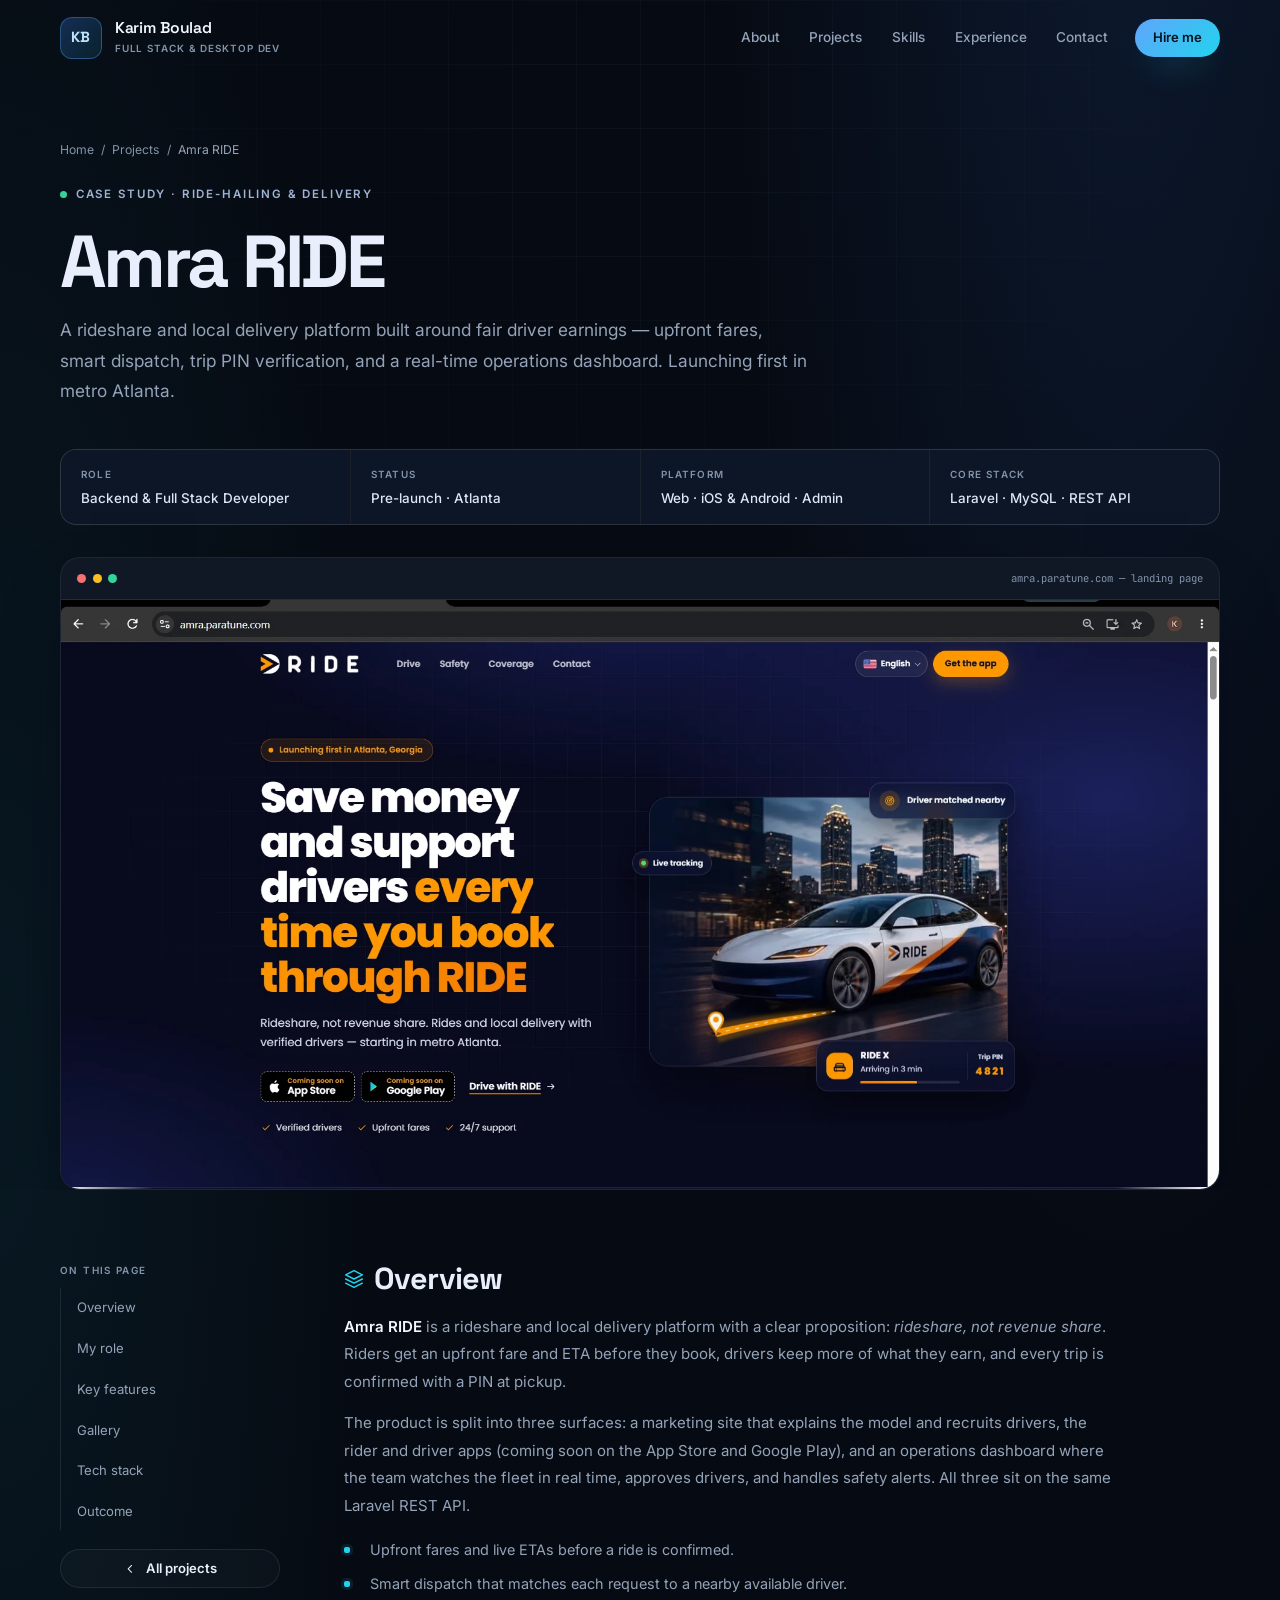
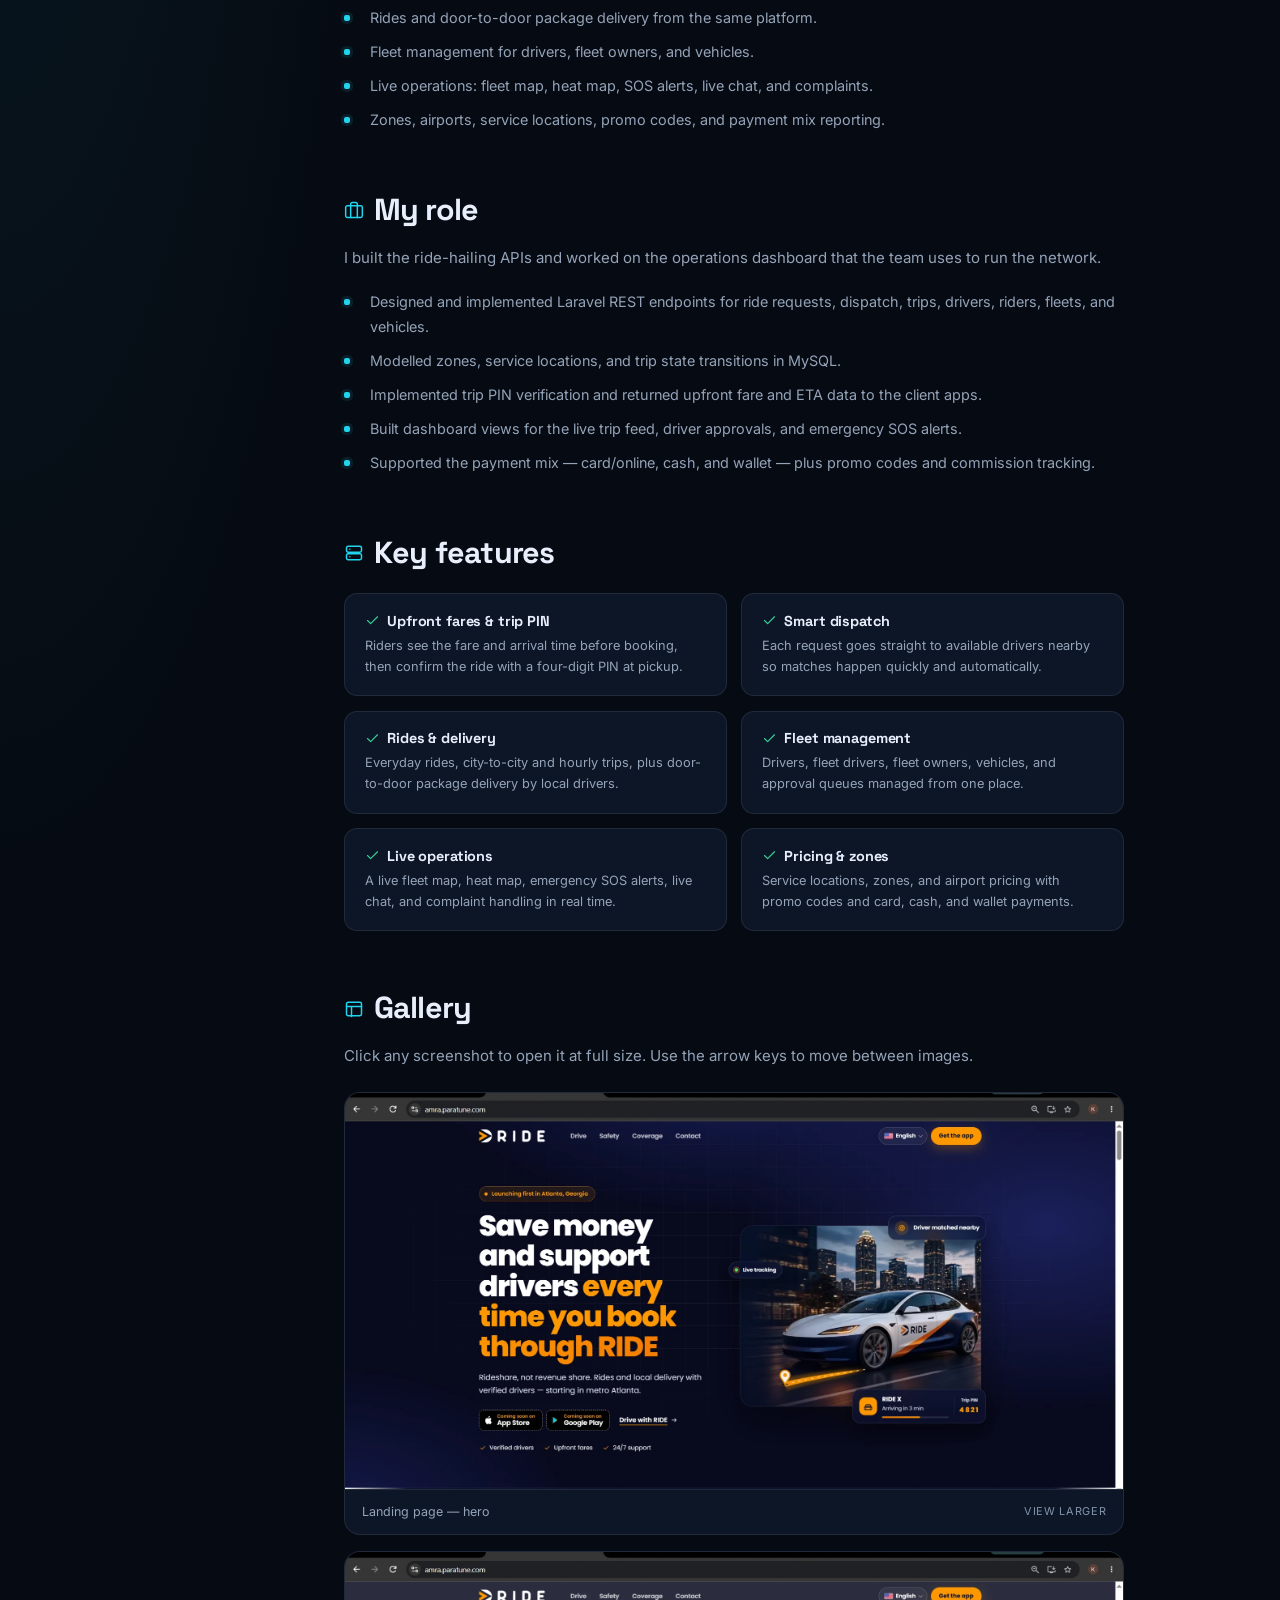
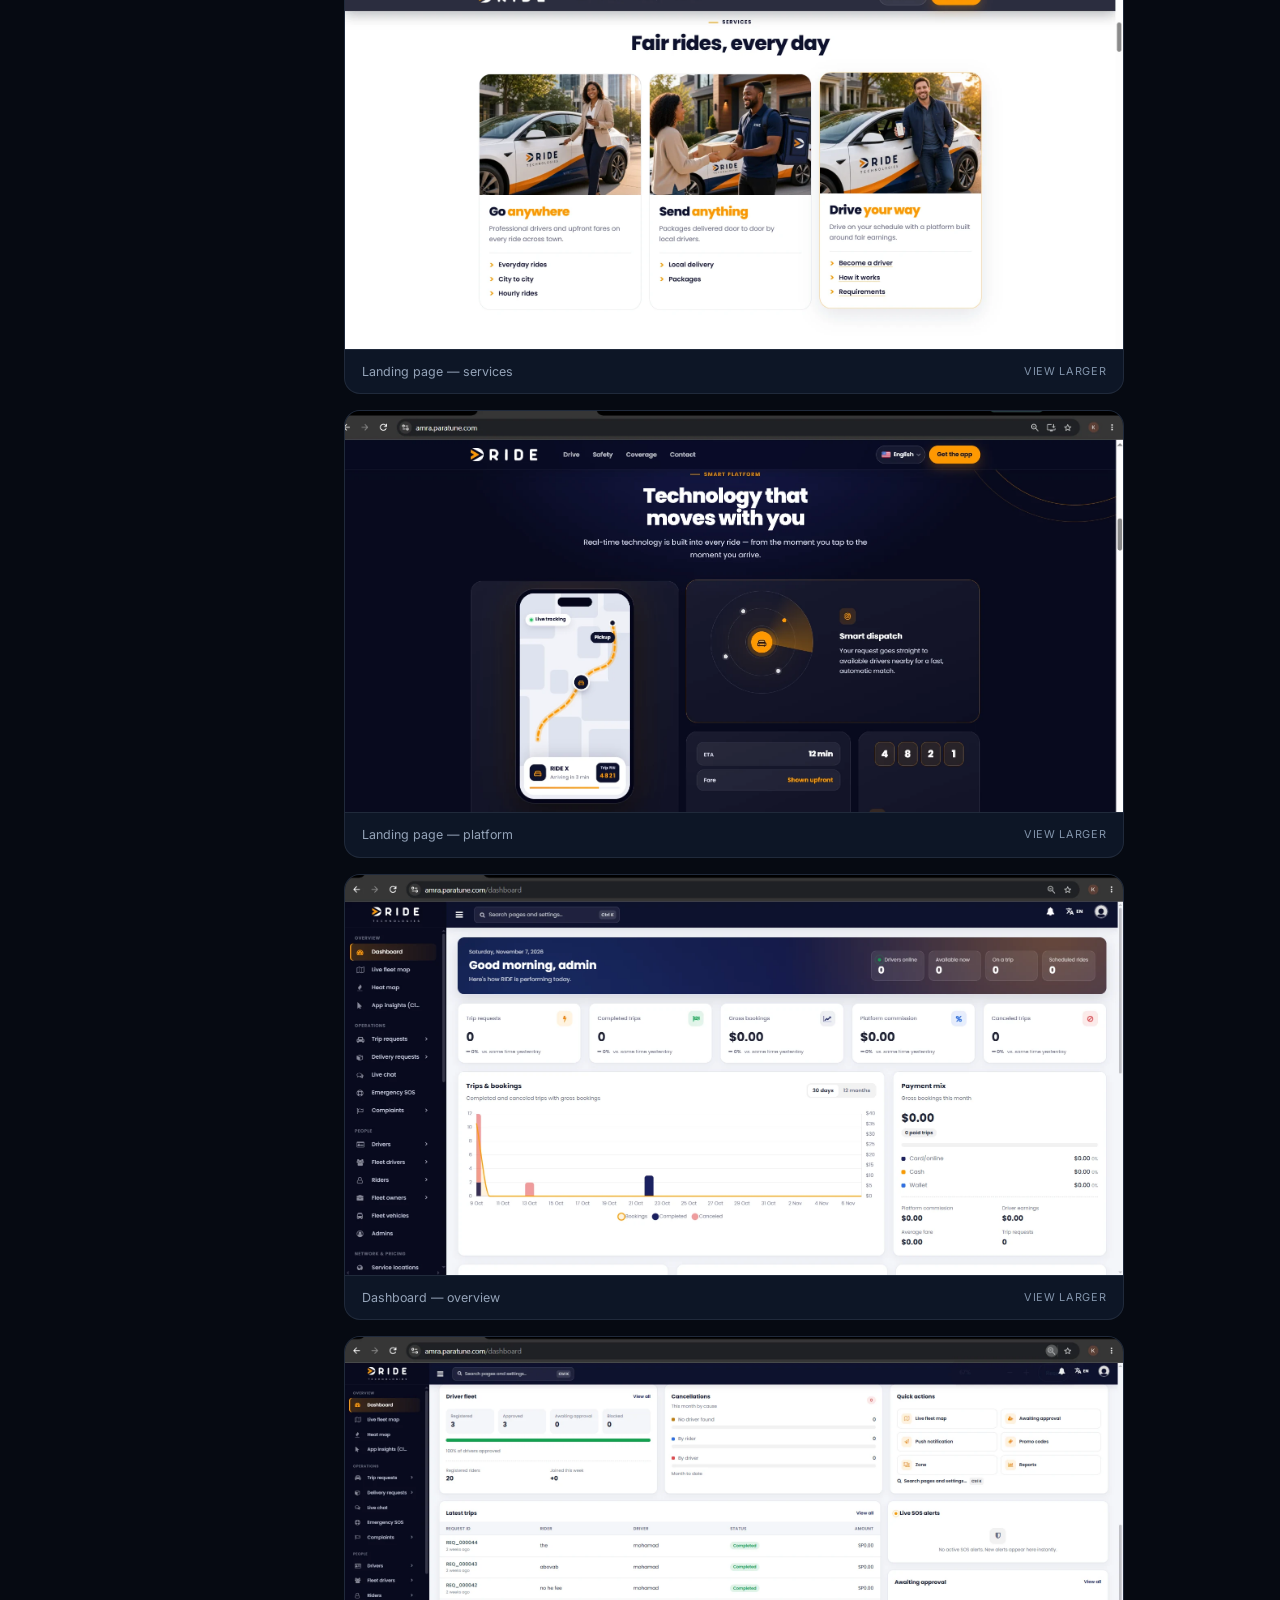
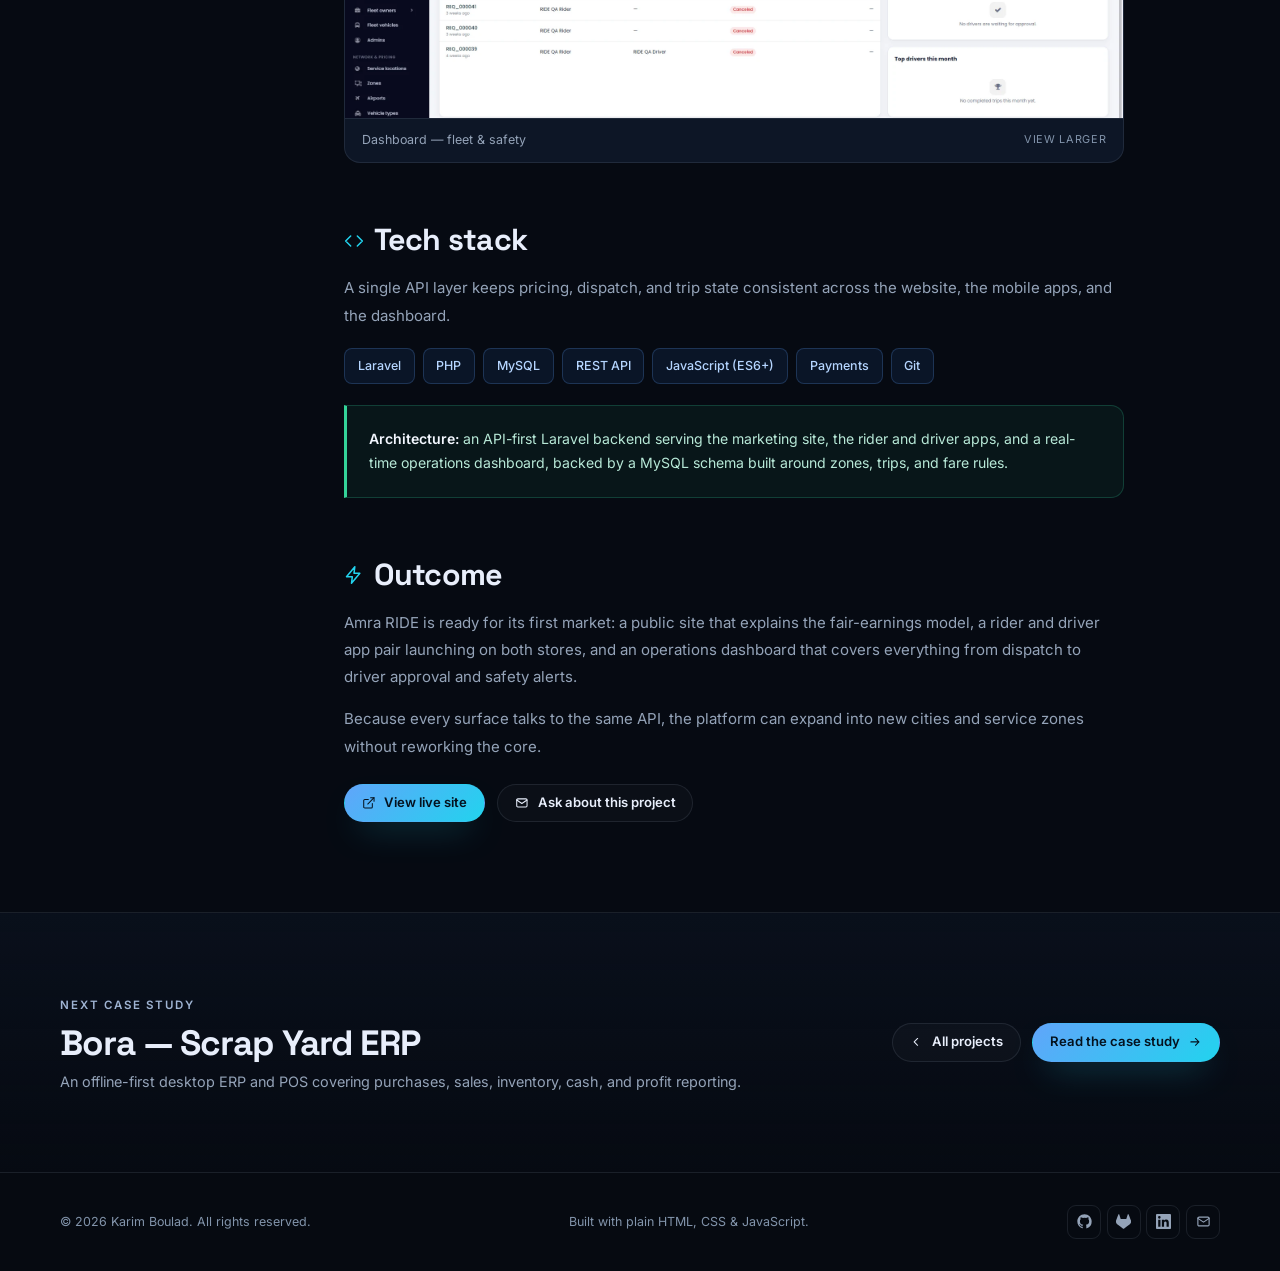
==== commit 2638abb6: "Add LinkedIn profile link and Person structured data" ====
--- a/projects/amra-ride.html
+++ b/projects/amra-ride.html
@@ -27,6 +27,7 @@
     <svg class="svg-sprite" aria-hidden="true" xmlns="http://www.w3.org/2000/svg">
         <symbol id="i-github" viewBox="0 0 24 24"><path d="M12 .5C5.65.5.5 5.65.5 12c0 5.09 3.29 9.4 7.86 10.93.58.1.79-.25.79-.56 0-.27-.01-1.17-.02-2.12-3.2.7-3.88-1.36-3.88-1.36-.52-1.33-1.28-1.68-1.28-1.68-1.05-.72.08-.7.08-.7 1.16.08 1.77 1.19 1.77 1.19 1.03 1.77 2.7 1.26 3.36.96.1-.75.4-1.26.73-1.55-2.55-.29-5.24-1.28-5.24-5.68 0-1.26.45-2.29 1.19-3.1-.12-.29-.52-1.46.11-3.05 0 0 .97-.31 3.18 1.18a11.1 11.1 0 0 1 5.8 0c2.2-1.49 3.17-1.18 3.17-1.18.63 1.59.23 2.76.11 3.05.74.81 1.19 1.84 1.19 3.1 0 4.41-2.69 5.38-5.25 5.67.41.36.78 1.06.78 2.14 0 1.55-.01 2.8-.01 3.18 0 .31.21.67.8.56A11.5 11.5 0 0 0 23.5 12C23.5 5.65 18.35.5 12 .5Z"/></symbol>
         <symbol id="i-gitlab" viewBox="0 0 24 24"><path d="M23.6 9.6l-.03-.08-3.28-8.57a.85.85 0 0 0-.34-.41.88.88 0 0 0-1 .05.88.88 0 0 0-.29.45l-2.22 6.8H7.56L5.34 1.04a.86.86 0 0 0-.29-.45.88.88 0 0 0-1-.05.86.86 0 0 0-.34.41L.43 9.52l-.04.08a6.09 6.09 0 0 0 2.02 7.04l.01.01.03.02 5 3.74 2.47 1.87 1.51 1.14a1.01 1.01 0 0 0 1.22 0l1.51-1.14 2.47-1.87 5.03-3.76.01-.01a6.09 6.09 0 0 0 2.02-7.04Z"/></symbol>
+        <symbol id="i-linkedin" viewBox="0 0 24 24"><path d="M20.45 20.45h-3.56v-5.57c0-1.33-.02-3.04-1.85-3.04-1.85 0-2.13 1.45-2.13 2.94v5.67H9.35V9h3.42v1.56h.05a3.75 3.75 0 0 1 3.37-1.85c3.6 0 4.27 2.37 4.27 5.46v6.28ZM5.34 7.43a2.07 2.07 0 1 1 0-4.14 2.07 2.07 0 0 1 0 4.14ZM7.12 20.45H3.55V9h3.57v11.45ZM22.22 0H1.77C.79 0 0 .77 0 1.73v20.54C0 23.23.79 24 1.77 24h20.45c.98 0 1.78-.77 1.78-1.73V1.73C24 .77 23.2 0 22.22 0Z"/></symbol>
         <symbol id="i-mail" viewBox="0 0 24 24"><rect x="3" y="5" width="18" height="14" rx="2"/><path d="m3 7 9 6 9-6"/></symbol>
         <symbol id="i-phone" viewBox="0 0 24 24"><path d="M22 16.92v3a2 2 0 0 1-2.18 2 19.79 19.79 0 0 1-8.63-3.07 19.5 19.5 0 0 1-6-6A19.79 19.79 0 0 1 2.12 4.18 2 2 0 0 1 4.11 2h3a2 2 0 0 1 2 1.72c.13.96.36 1.9.7 2.81a2 2 0 0 1-.45 2.11L8.09 9.91a16 16 0 0 0 6 6l1.27-1.27a2 2 0 0 1 2.11-.45c.91.34 1.85.57 2.81.7A2 2 0 0 1 22 16.92Z"/></symbol>
         <symbol id="i-pin" viewBox="0 0 24 24"><path d="M20 10c0 6-8 12-8 12s-8-6-8-12a8 8 0 0 1 16 0Z"/><circle cx="12" cy="10" r="3"/></symbol>
@@ -368,6 +369,9 @@
                 <a href="https://gitlab.com/karim-boulad0" target="_blank" rel="noopener" aria-label="GitLab">
                     <svg class="icon icon-brand" aria-hidden="true"><use href="#i-gitlab"></use></svg>
                 </a>
+                <a href="https://www.linkedin.com/in/karm-boulad-44a4b9244/" target="_blank" rel="me noopener" aria-label="LinkedIn">
+                    <svg class="icon icon-brand" aria-hidden="true"><use href="#i-linkedin"></use></svg>
+                </a>
                 <a href="mailto:karim.boulad.dev@gmail.com" aria-label="Email">
                     <svg class="icon" aria-hidden="true"><use href="#i-mail"></use></svg>
                 </a>
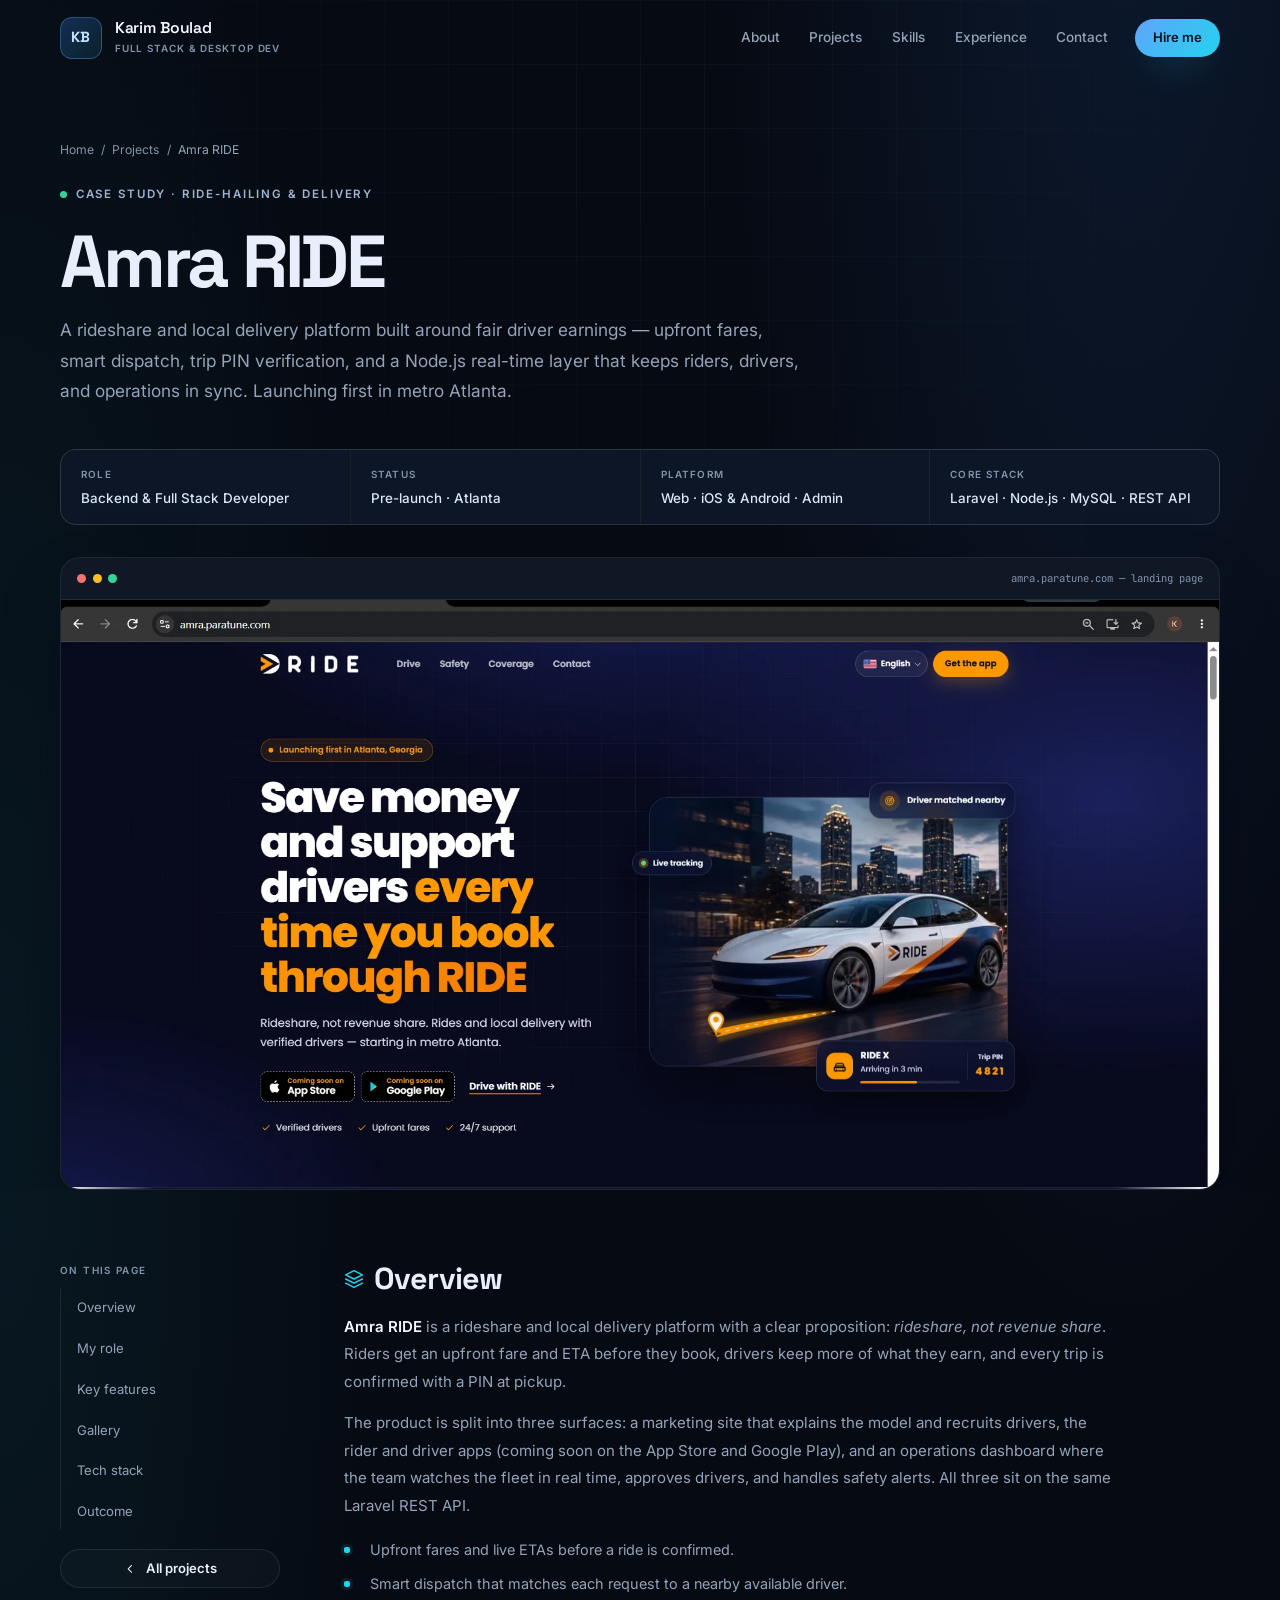
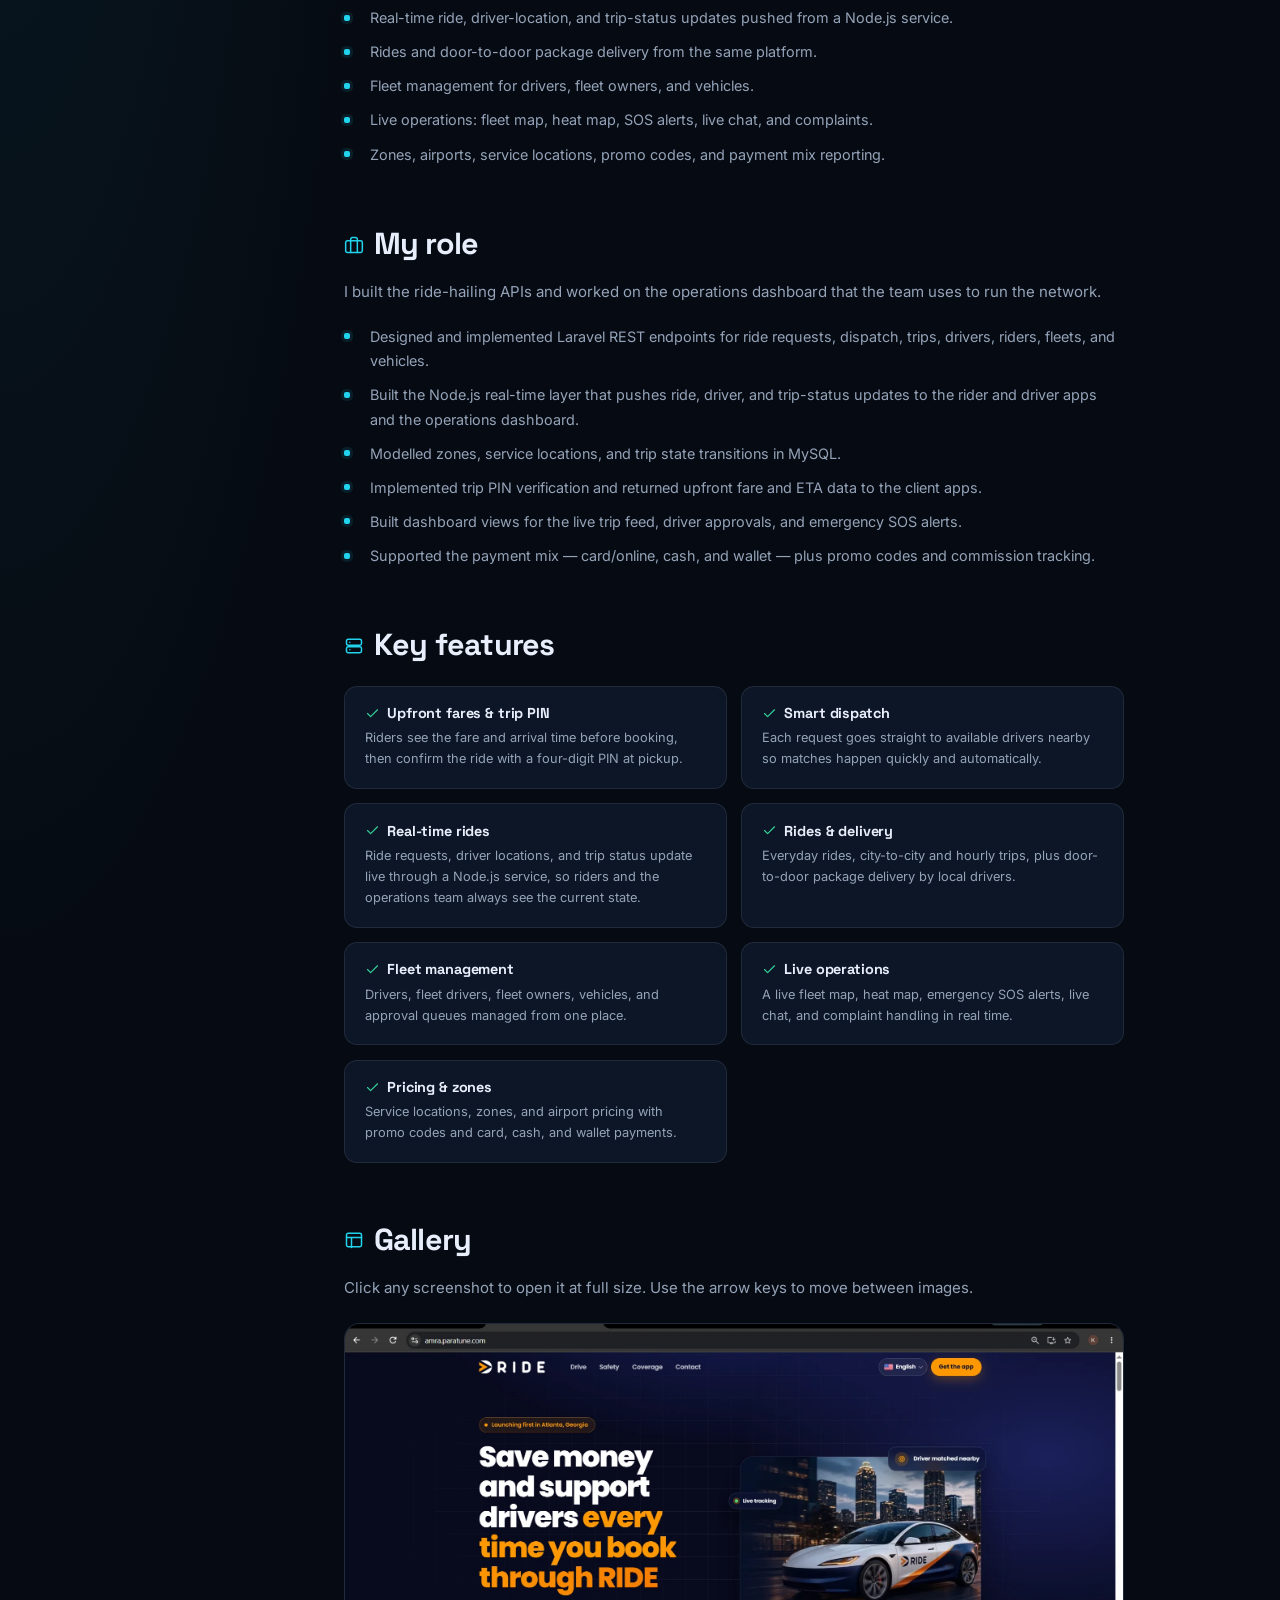
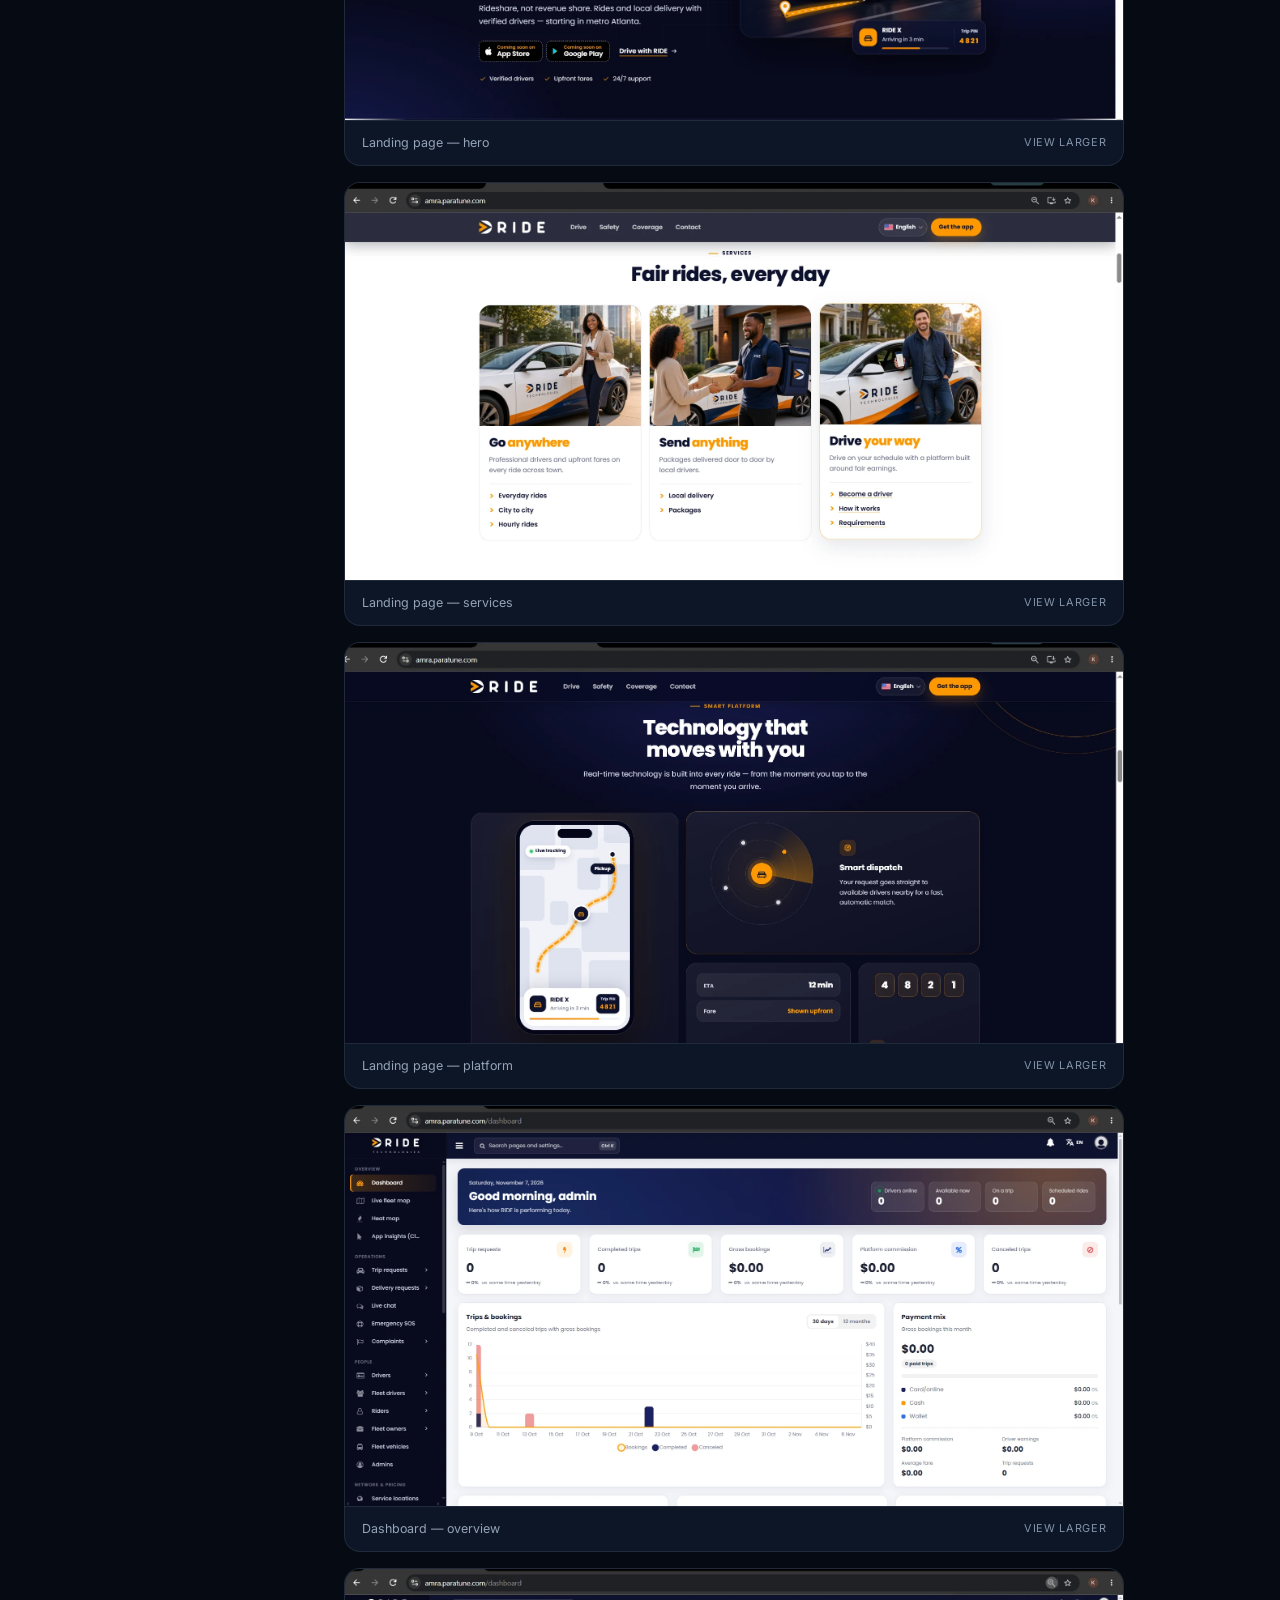
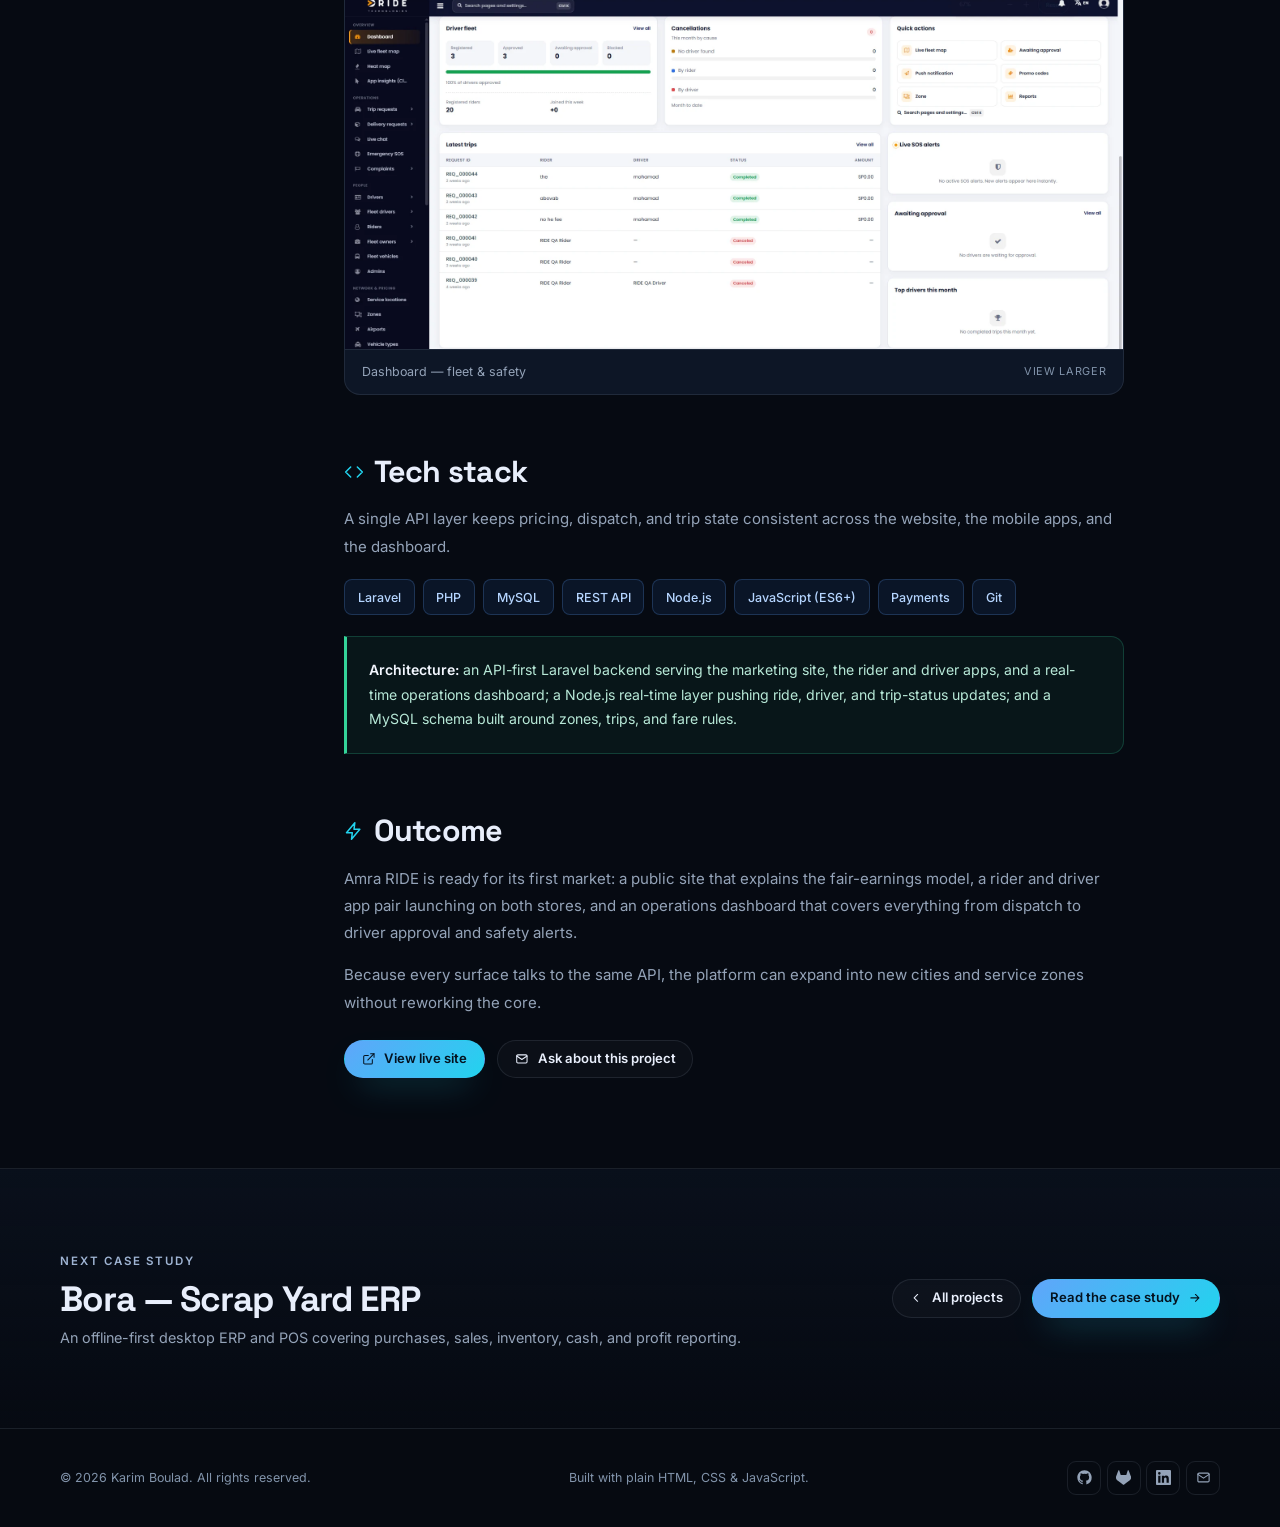
==== commit b8a9e143: "Highlight Node.js and Socket.IO real-time work on Hayah Calm and Amra RIDE" ====
--- a/projects/amra-ride.html
+++ b/projects/amra-ride.html
@@ -4,13 +4,13 @@
     <meta charset="UTF-8">
     <meta name="viewport" content="width=device-width, initial-scale=1.0">
     <title>Amra RIDE — Case Study | Karim Boulad</title>
-    <meta name="description" content="Case study: Amra RIDE, a rideshare and local delivery platform launching in metro Atlanta — upfront fares, smart dispatch, trip PIN verification, and a real-time operations dashboard powered by Laravel APIs.">
+    <meta name="description" content="Case study: Amra RIDE, a rideshare and local delivery platform launching in metro Atlanta — upfront fares, smart dispatch, trip PIN verification, and a real-time operations dashboard powered by Laravel and Node.js APIs.">
     <meta name="author" content="Karim Boulad">
     <meta name="theme-color" content="#060a12">
 
     <meta property="og:type" content="article">
     <meta property="og:title" content="Amra RIDE — Case Study | Karim Boulad">
-    <meta property="og:description" content="A rideshare and local delivery platform built with Laravel, MySQL, and REST APIs.">
+    <meta property="og:description" content="A rideshare and local delivery platform built with Laravel, Node.js, MySQL, and REST APIs — real-time ride and driver updates, smart dispatch, and an operations dashboard.">
 
     <link rel="icon" href="data:image/svg+xml,%3Csvg xmlns='http://www.w3.org/2000/svg' viewBox='0 0 64 64'%3E%3Crect width='64' height='64' rx='14' fill='%230b1220'/%3E%3Ctext x='32' y='42' font-family='Arial,sans-serif' font-size='26' font-weight='700' text-anchor='middle' fill='%2360a5fa'%3EKB%3C/text%3E%3C/svg%3E">
 
@@ -95,8 +95,8 @@
 
                 <p class="case-lead">
                     A rideshare and local delivery platform built around fair driver earnings — upfront fares, smart
-                    dispatch, trip PIN verification, and a real-time operations dashboard. Launching first in metro
-                    Atlanta.
+                    dispatch, trip PIN verification, and a Node.js real-time layer that keeps riders, drivers, and
+                    operations in sync. Launching first in metro Atlanta.
                 </p>
 
                 <dl class="case-meta">
@@ -114,7 +114,7 @@
                     </div>
                     <div>
                         <dt>Core stack</dt>
-                        <dd>Laravel · MySQL · REST API</dd>
+                        <dd>Laravel · Node.js · MySQL · REST API</dd>
                     </div>
                 </dl>
 
@@ -164,6 +164,7 @@
                         <ul class="case-list">
                             <li>Upfront fares and live ETAs before a ride is confirmed.</li>
                             <li>Smart dispatch that matches each request to a nearby available driver.</li>
+                            <li>Real-time ride, driver-location, and trip-status updates pushed from a Node.js service.</li>
                             <li>Rides and door-to-door package delivery from the same platform.</li>
                             <li>Fleet management for drivers, fleet owners, and vehicles.</li>
                             <li>Live operations: fleet map, heat map, SOS alerts, live chat, and complaints.</li>
@@ -179,6 +180,7 @@
                         </p>
                         <ul class="case-list">
                             <li>Designed and implemented Laravel REST endpoints for ride requests, dispatch, trips, drivers, riders, fleets, and vehicles.</li>
+                            <li>Built the Node.js real-time layer that pushes ride, driver, and trip-status updates to the rider and driver apps and the operations dashboard.</li>
                             <li>Modelled zones, service locations, and trip state transitions in MySQL.</li>
                             <li>Implemented trip PIN verification and returned upfront fare and ETA data to the client apps.</li>
                             <li>Built dashboard views for the live trip feed, driver approvals, and emergency SOS alerts.</li>
@@ -196,6 +198,10 @@
                             <article class="case-feature">
                                 <h3><svg class="icon" aria-hidden="true"><use href="#i-check"></use></svg> Smart dispatch</h3>
                                 <p>Each request goes straight to available drivers nearby so matches happen quickly and automatically.</p>
+                            </article>
+                            <article class="case-feature">
+                                <h3><svg class="icon" aria-hidden="true"><use href="#i-check"></use></svg> Real-time rides</h3>
+                                <p>Ride requests, driver locations, and trip status update live through a Node.js service, so riders and the operations team always see the current state.</p>
                             </article>
                             <article class="case-feature">
                                 <h3><svg class="icon" aria-hidden="true"><use href="#i-check"></use></svg> Rides &amp; delivery</h3>
@@ -296,6 +302,7 @@
                             <li>PHP</li>
                             <li>MySQL</li>
                             <li>REST API</li>
+                            <li>Node.js</li>
                             <li>JavaScript (ES6+)</li>
                             <li>Payments</li>
                             <li>Git</li>
@@ -304,8 +311,9 @@
                         <div class="case-callout">
                             <p>
                                 <strong>Architecture:</strong> an API-first Laravel backend serving the marketing site,
-                                the rider and driver apps, and a real-time operations dashboard, backed by a MySQL schema
-                                built around zones, trips, and fare rules.
+                                the rider and driver apps, and a real-time operations dashboard; a Node.js real-time
+                                layer pushing ride, driver, and trip-status updates; and a MySQL schema built around
+                                zones, trips, and fare rules.
                             </p>
                         </div>
                     </section>
